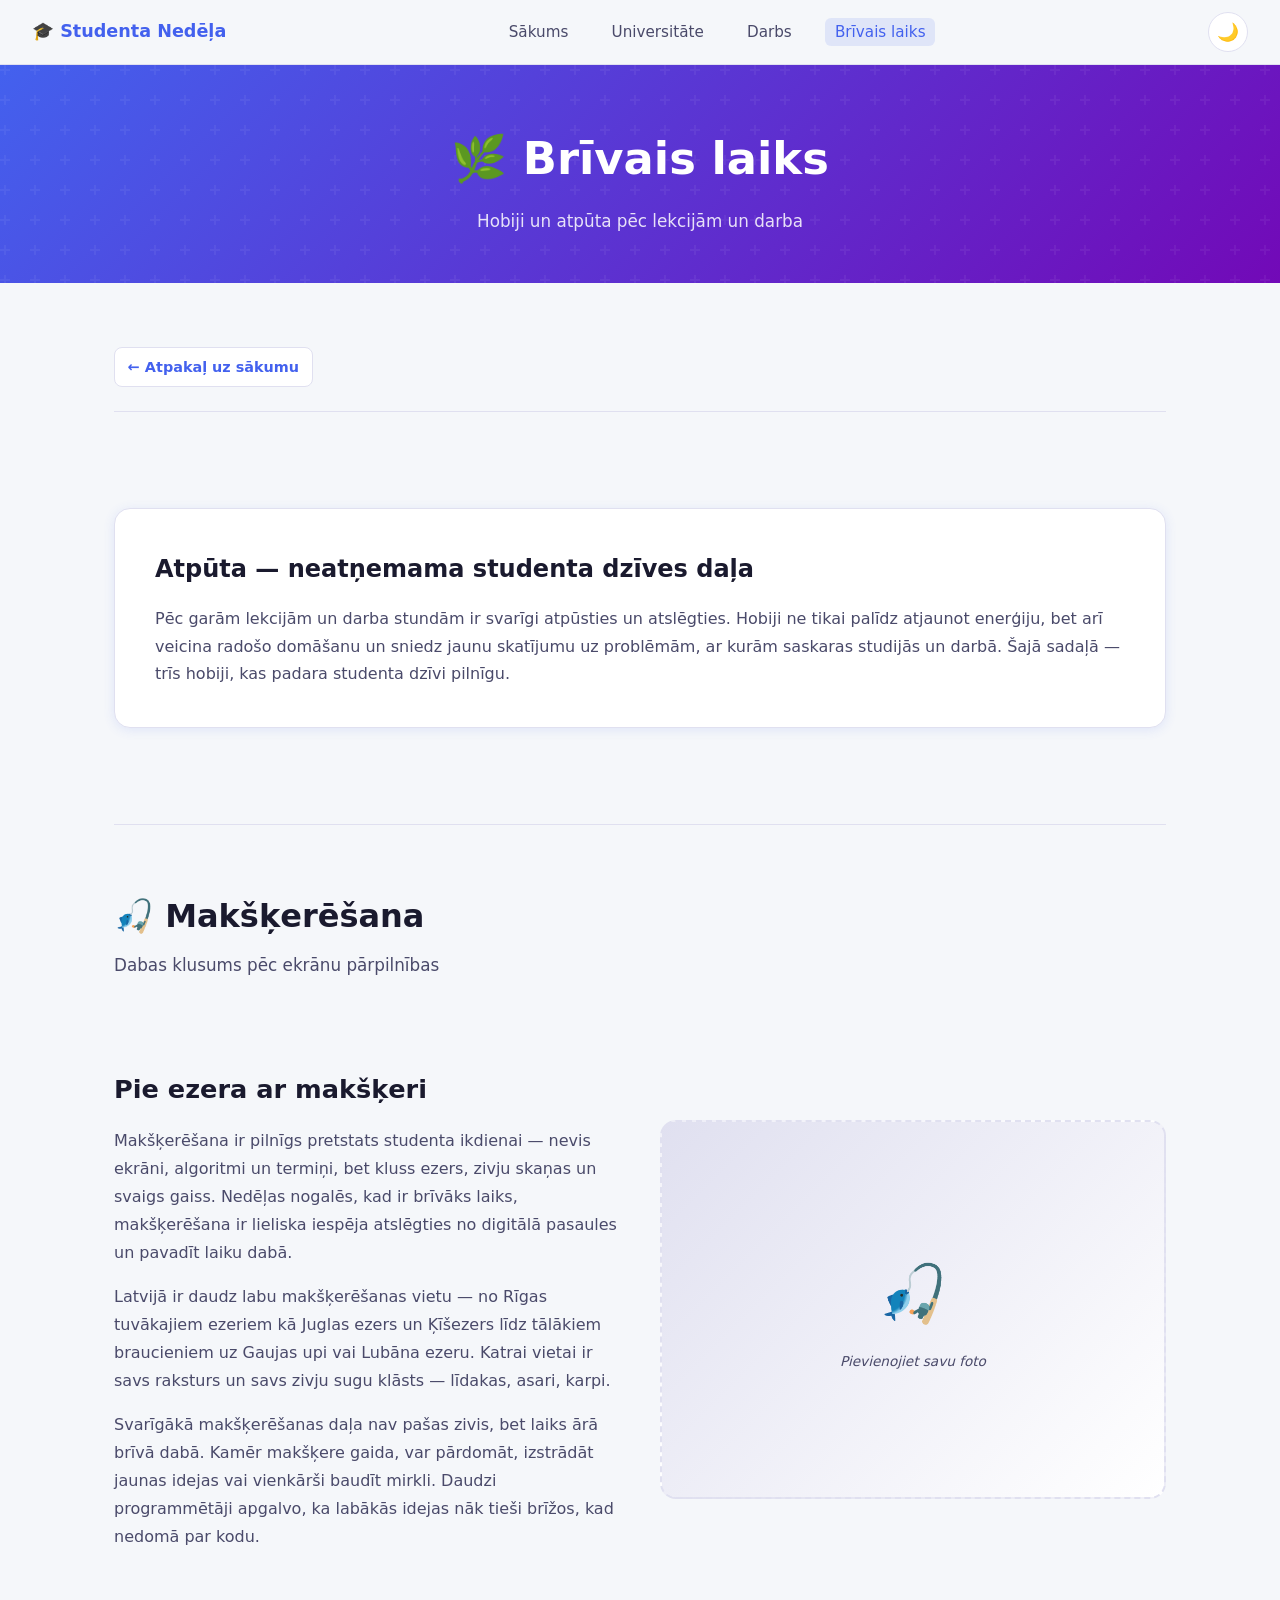
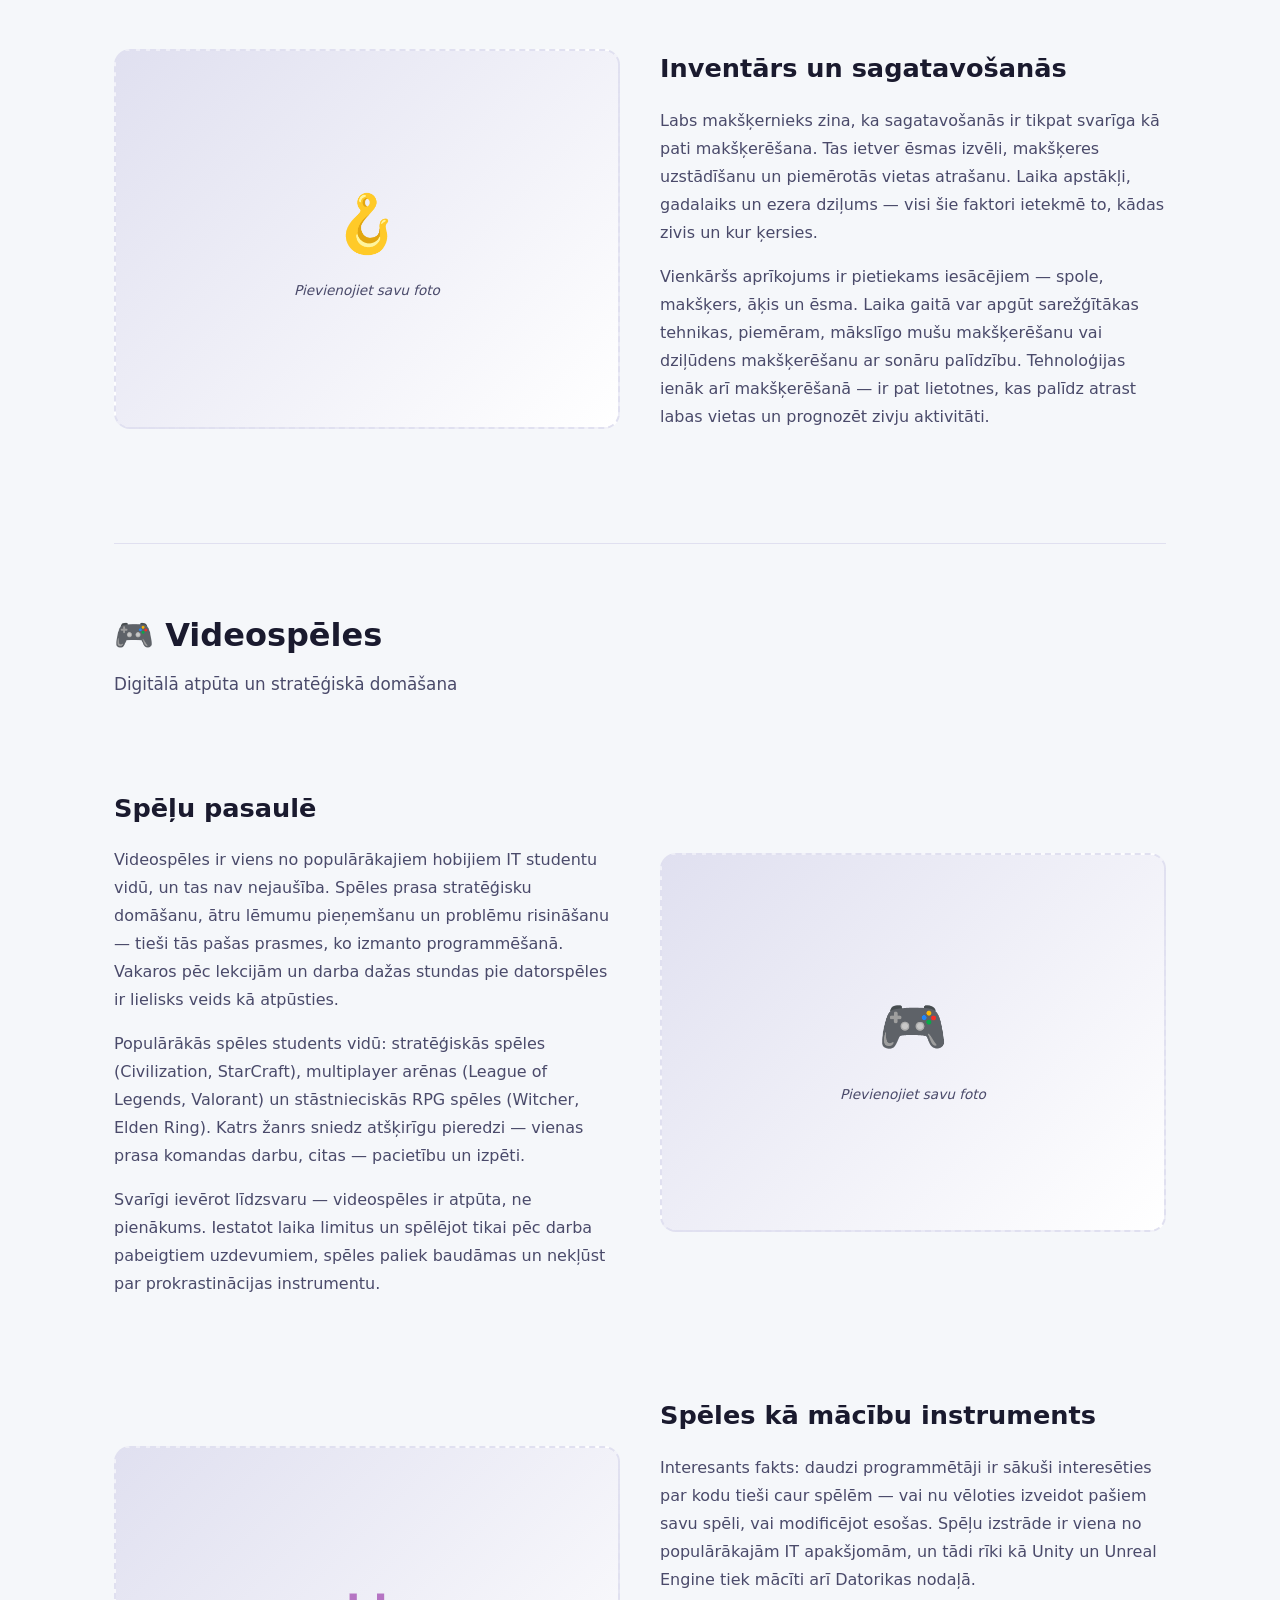
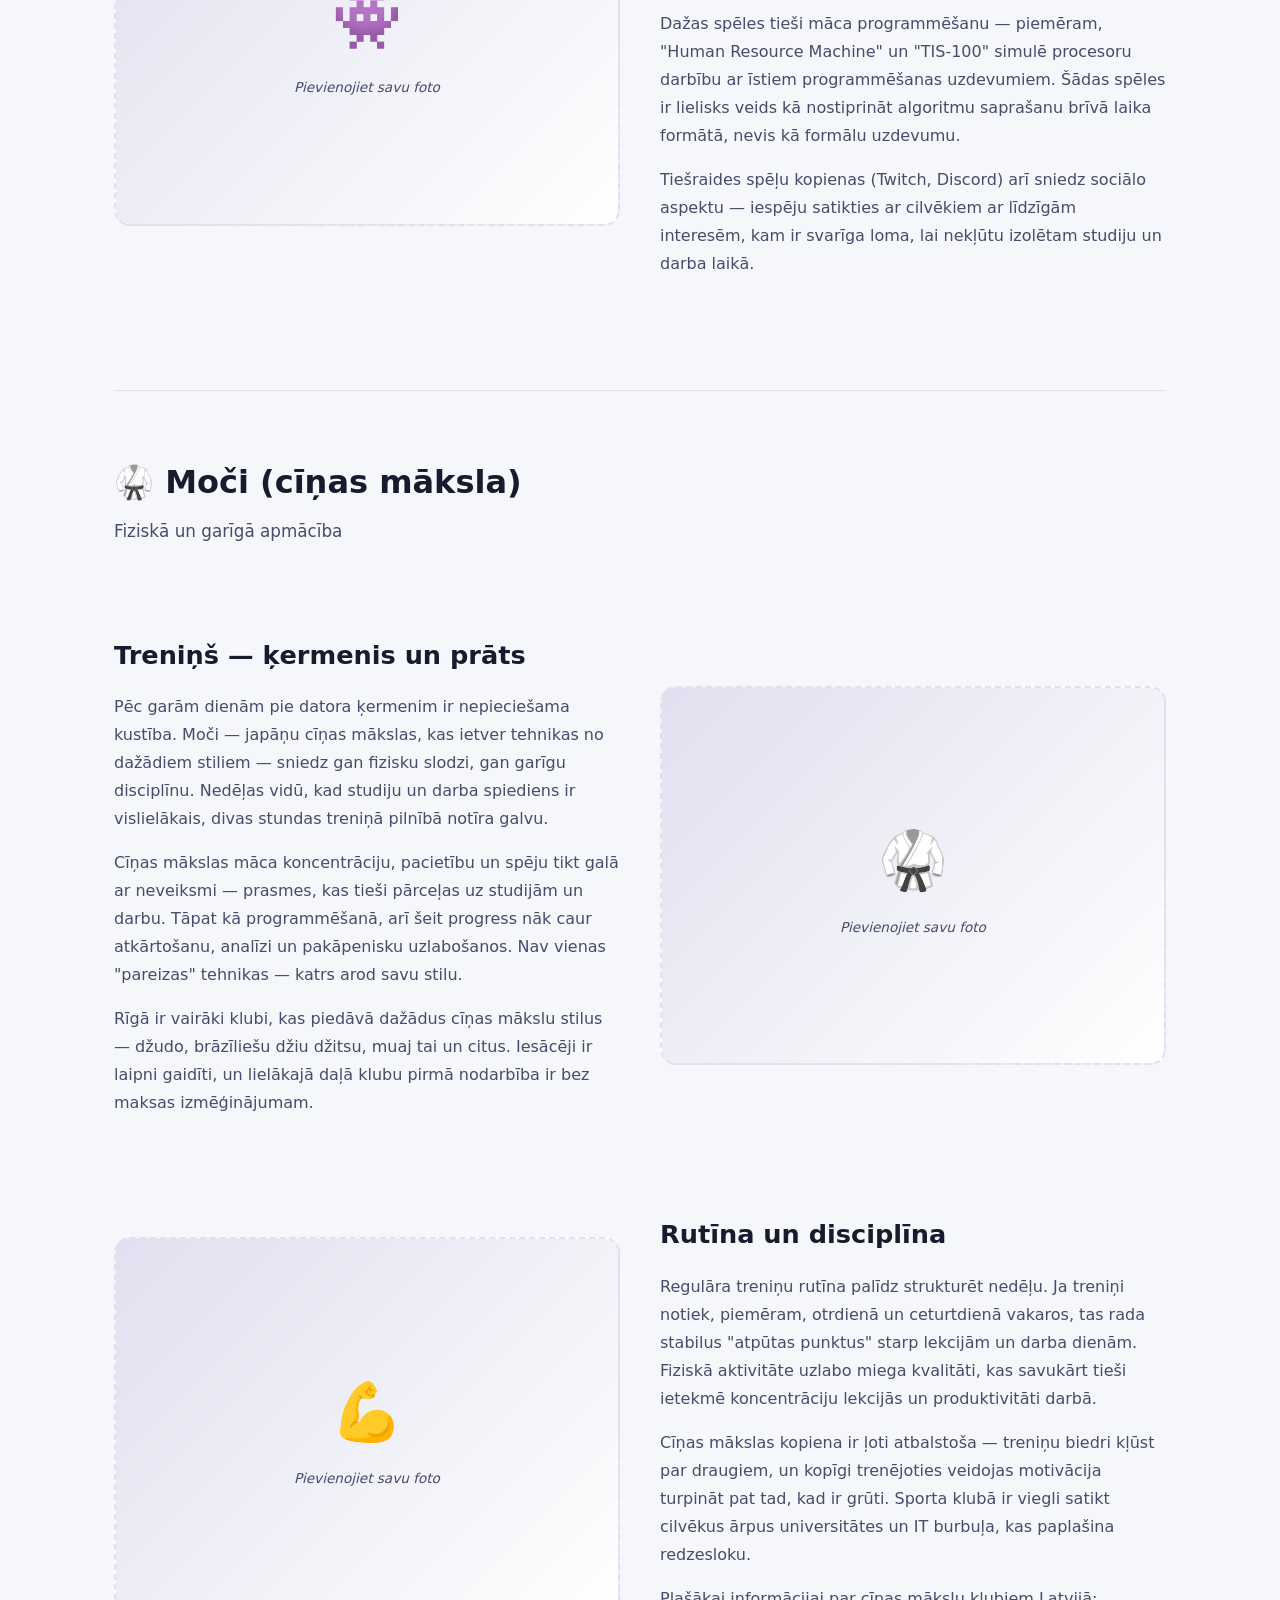
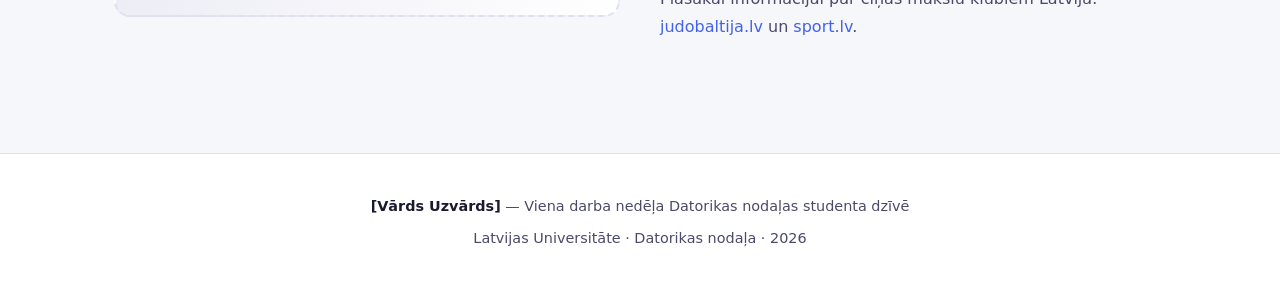
==== brivaislaikss.html @ 3f1e3762 "first_commit" ====
<!DOCTYPE html>
<html lang="lv" data-theme="light">
<head>
  <meta charset="UTF-8" />
  <meta name="viewport" content="width=device-width, initial-scale=1.0" />
  <title>Brīvais laiks – Datorikas studenta nedēļa</title>
  <link rel="stylesheet" href="css/style.css" />
</head>
<body>

  <!-- NAVBAR -->
  <nav class="navbar">
    <a class="nav-logo" href="index.html">🎓 Studenta Nedēļa</a>
    <ul class="nav-links">
      <li><a href="index.html">Sākums</a></li>
      <li><a href="universitate.html">Universitāte</a></li>
      <li><a href="darbs.html">Darbs</a></li>
      <li><a href="brivaislaikss.html" class="active">Brīvais laiks</a></li>
    </ul>
    <button class="theme-toggle" id="theme-toggle" title="Mainīt krāsu režīmu">🌙</button>
  </nav>

  <!-- PAGE HEADER -->
  <div class="page-header">
    <h1>🌿 Brīvais laiks</h1>
    <p>Hobiji un atpūta pēc lekcijām un darba</p>
  </div>

  <main class="container">

    <!-- BACK -->
    <section style="padding-bottom: 0; border: none;">
      <a class="back-link" href="index.html">← Atpakaļ uz sākumu</a>
    </section>

    <!-- INTRO -->
    <section>
      <div class="intro-block">
        <h2>Atpūta — neatņemama studenta dzīves daļa</h2>
        <p>
          Pēc garām lekcijām un darba stundām ir svarīgi atpūsties un atslēgties. Hobiji ne tikai palīdz atjaunot enerģiju, bet arī veicina radošo domāšanu un sniedz jaunu skatījumu uz problēmām, ar kurām saskaras studijās un darbā. Šajā sadaļā — trīs hobiji, kas padara studenta dzīvi pilnīgu.
        </p>
      </div>
    </section>

    <!-- MAKŠĶERĒŠANA -->
    <section>
      <h2 class="section-title">🎣 Makšķerēšana</h2>
      <p class="section-subtitle">Dabas klusums pēc ekrānu pārpilnības</p>

      <div class="content-section">
        <div class="content-text">
          <h2>Pie ezera ar makšķeri</h2>
          <p>
            Makšķerēšana ir pilnīgs pretstats studenta ikdienai — nevis ekrāni, algoritmi un termiņi, bet kluss ezers, zivju skaņas un svaigs gaiss. Nedēļas nogalēs, kad ir brīvāks laiks, makšķerēšana ir lieliska iespēja atslēgties no digitālā pasaules un pavadīt laiku dabā.
          </p>
          <p>
            Latvijā ir daudz labu makšķerēšanas vietu — no Rīgas tuvākajiem ezeriem kā Juglas ezers un Ķīšezers līdz tālākiem braucieniem uz Gaujas upi vai Lubāna ezeru. Katrai vietai ir savs raksturs un savs zivju sugu klāsts — līdakas, asari, karpi.
          </p>
          <p>
            Svarīgākā makšķerēšanas daļa nav pašas zivis, bet laiks ārā brīvā dabā. Kamēr makšķere gaida, var pārdomāt, izstrādāt jaunas idejas vai vienkārši baudīt mirkli. Daudzi programmētāji apgalvo, ka labākās idejas nāk tieši brīžos, kad nedomā par kodu.
          </p>
        </div>
        <div class="content-img">
          <!-- Nomainiet ar: <img src="images/makskerešana.jpg" alt="Makšķerēšana" /> -->
          <span>🎣</span>
          <span class="img-label">Pievienojiet savu foto</span>
        </div>
      </div>

      <div class="content-section reverse">
        <div class="content-text">
          <h2>Inventārs un sagatavošanās</h2>
          <p>
            Labs makšķernieks zina, ka sagatavošanās ir tikpat svarīga kā pati makšķerēšana. Tas ietver ēsmas izvēli, makšķeres uzstādīšanu un piemērotās vietas atrašanu. Laika apstākļi, gadalaiks un ezera dziļums — visi šie faktori ietekmē to, kādas zivis un kur ķersies.
          </p>
          <p>
            Vienkāršs aprīkojums ir pietiekams iesācējiem — spole, makšķers, āķis un ēsma. Laika gaitā var apgūt sarežģītākas tehnikas, piemēram, mākslīgo mušu makšķerēšanu vai dziļūdens makšķerēšanu ar sonāru palīdzību. Tehnoloģijas ienāk arī makšķerēšanā — ir pat lietotnes, kas palīdz atrast labas vietas un prognozēt zivju aktivitāti.
          </p>
        </div>
        <div class="content-img">
          <!-- Nomainiet ar: <img src="images/inventars.jpg" alt="Makšķerēšanas inventārs" /> -->
          <span>🪝</span>
          <span class="img-label">Pievienojiet savu foto</span>
        </div>
      </div>
    </section>

    <!-- VIDEOSPĒLES -->
    <section>
      <h2 class="section-title">🎮 Videospēles</h2>
      <p class="section-subtitle">Digitālā atpūta un stratēģiskā domāšana</p>

      <div class="content-section">
        <div class="content-text">
          <h2>Spēļu pasaulē</h2>
          <p>
            Videospēles ir viens no populārākajiem hobijiem IT studentu vidū, un tas nav nejaušība. Spēles prasa stratēģisku domāšanu, ātru lēmumu pieņemšanu un problēmu risināšanu — tieši tās pašas prasmes, ko izmanto programmēšanā. Vakaros pēc lekcijām un darba dažas stundas pie datorspēles ir lielisks veids kā atpūsties.
          </p>
          <p>
            Populārākās spēles students vidū: stratēģiskās spēles (Civilization, StarCraft), multiplayer arēnas (League of Legends, Valorant) un stāstnieciskās RPG spēles (Witcher, Elden Ring). Katrs žanrs sniedz atšķirīgu pieredzi — vienas prasa komandas darbu, citas — pacietību un izpēti.
          </p>
          <p>
            Svarīgi ievērot līdzsvaru — videospēles ir atpūta, ne pienākums. Iestatot laika limitus un spēlējot tikai pēc darba pabeigtiem uzdevumiem, spēles paliek baudāmas un nekļūst par prokrastinācijas instrumentu.
          </p>
        </div>
        <div class="content-img">
          <!-- Nomainiet ar: <img src="images/speles.jpg" alt="Videospēles" /> -->
          <span>🎮</span>
          <span class="img-label">Pievienojiet savu foto</span>
        </div>
      </div>

      <div class="content-section reverse">
        <div class="content-text">
          <h2>Spēles kā mācību instruments</h2>
          <p>
            Interesants fakts: daudzi programmētāji ir sākuši interesēties par kodu tieši caur spēlēm — vai nu vēloties izveidot pašiem savu spēli, vai modificējot esošas. Spēļu izstrāde ir viena no populārākajām IT apakšjomām, un tādi rīki kā Unity un Unreal Engine tiek mācīti arī Datorikas nodaļā.
          </p>
          <p>
            Dažas spēles tieši māca programmēšanu — piemēram, "Human Resource Machine" un "TIS-100" simulē procesoru darbību ar īstiem programmēšanas uzdevumiem. Šādas spēles ir lielisks veids kā nostiprināt algoritmu saprašanu brīvā laika formātā, nevis kā formālu uzdevumu.
          </p>
          <p>
            Tiešraides spēļu kopienas (Twitch, Discord) arī sniedz sociālo aspektu — iespēju satikties ar cilvēkiem ar līdzīgām interesēm, kam ir svarīga loma, lai nekļūtu izolētam studiju un darba laikā.
          </p>
        </div>
        <div class="content-img">
          <!-- Nomainiet ar: <img src="images/gamedev.jpg" alt="Spēļu izstrāde" /> -->
          <span>👾</span>
          <span class="img-label">Pievienojiet savu foto</span>
        </div>
      </div>
    </section>

    <!-- MOČI -->
    <section>
      <h2 class="section-title">🥋 Moči (cīņas māksla)</h2>
      <p class="section-subtitle">Fiziskā un garīgā apmācība</p>

      <div class="content-section">
        <div class="content-text">
          <h2>Treniņš — ķermenis un prāts</h2>
          <p>
            Pēc garām dienām pie datora ķermenim ir nepieciešama kustība. Moči — japāņu cīņas mākslas, kas ietver tehnikas no dažādiem stiliem — sniedz gan fizisku slodzi, gan garīgu disciplīnu. Nedēļas vidū, kad studiju un darba spiediens ir vislielākais, divas stundas treniņā pilnībā notīra galvu.
          </p>
          <p>
            Cīņas mākslas māca koncentrāciju, pacietību un spēju tikt galā ar neveiksmi — prasmes, kas tieši pārceļas uz studijām un darbu. Tāpat kā programmēšanā, arī šeit progress nāk caur atkārtošanu, analīzi un pakāpenisku uzlabošanos. Nav vienas "pareizas" tehnikas — katrs arod savu stilu.
          </p>
          <p>
            Rīgā ir vairāki klubi, kas piedāvā dažādus cīņas mākslu stilus — džudo, brāzīliešu džiu džitsu, muaj tai un citus. Iesācēji ir laipni gaidīti, un lielākajā daļā klubu pirmā nodarbība ir bez maksas izmēģinājumam.
          </p>
        </div>
        <div class="content-img">
          <!-- Nomainiet ar: <img src="images/moci.jpg" alt="Moči treniņš" /> -->
          <span>🥋</span>
          <span class="img-label">Pievienojiet savu foto</span>
        </div>
      </div>

      <div class="content-section reverse">
        <div class="content-text">
          <h2>Rutīna un disciplīna</h2>
          <p>
            Regulāra treniņu rutīna palīdz strukturēt nedēļu. Ja treniņi notiek, piemēram, otrdienā un ceturtdienā vakaros, tas rada stabilus "atpūtas punktus" starp lekcijām un darba dienām. Fiziskā aktivitāte uzlabo miega kvalitāti, kas savukārt tieši ietekmē koncentrāciju lekcijās un produktivitāti darbā.
          </p>
          <p>
            Cīņas mākslas kopiena ir ļoti atbalstoša — treniņu biedri kļūst par draugiem, un kopīgi trenējoties veidojas motivācija turpināt pat tad, kad ir grūti. Sporta klubā ir viegli satikt cilvēkus ārpus universitātes un IT burbuļa, kas paplašina redzesloku.
          </p>
          <p>
            Plašākai informācijai par cīņas mākslu klubiem Latvijā: <a href="https://www.judobaltija.lv" target="_blank" rel="noopener">judobaltija.lv</a> un <a href="https://www.sport.lv" target="_blank" rel="noopener">sport.lv</a>.
          </p>
        </div>
        <div class="content-img">
          <!-- Nomainiet ar: <img src="images/trening.jpg" alt="Treniņu rutīna" /> -->
          <span>💪</span>
          <span class="img-label">Pievienojiet savu foto</span>
        </div>
      </div>
    </section>

  </main>

  <footer>
    <p><strong>[Vārds Uzvārds]</strong> — Viena darba nedēļa Datorikas nodaļas studenta dzīvē</p>
    <p style="margin-top:0.5rem;">Latvijas Universitāte · Datorikas nodaļa · <span id="year"></span></p>
  </footer>

  <script src="js/main.js"></script>
  <script>document.getElementById('year').textContent = new Date().getFullYear();</script>
</body>
</html>
---- css/style.css ----
/* ===== CSS VARIABLES ===== */
:root {
  --bg: #f5f7fa;
  --bg-secondary: #ffffff;
  --bg-card: #ffffff;
  --text: #1a1a2e;
  --text-secondary: #4a4a6a;
  --accent: #4361ee;
  --accent-hover: #3a0ca3;
  --border: #e0e0f0;
  --shadow: rgba(67, 97, 238, 0.12);
  --tag-remote: #e9c46a;
  --tag-remote-text: #6b4c00;
  --nav-bg: rgba(245, 247, 250, 0.92);
  --hero-overlay: rgba(245, 247, 250, 0.55);
}

[data-theme="dark"] {
  --bg: #0d1117;
  --bg-secondary: #161b22;
  --bg-card: #1c2333;
  --text: #e6edf3;
  --text-secondary: #8b949e;
  --accent: #58a6ff;
  --accent-hover: #79c0ff;
  --border: #30363d;
  --shadow: rgba(88, 166, 255, 0.12);
  --tag-remote: #d29922;
  --tag-remote-text: #fff3cd;
  --nav-bg: rgba(13, 17, 23, 0.92);
  --hero-overlay: rgba(13, 17, 23, 0.6);
}

/* ===== RESET & BASE ===== */
*, *::before, *::after { box-sizing: border-box; margin: 0; padding: 0; }

html { scroll-behavior: smooth; font-size: 16px; }

body {
  font-family: 'Segoe UI', system-ui, -apple-system, sans-serif;
  background: var(--bg);
  color: var(--text);
  line-height: 1.7;
  transition: background 0.3s, color 0.3s;
  min-height: 100vh;
}

img {
  max-width: 100%;
  height: auto;
  display: block;
  border-radius: 12px;
}

a { color: var(--accent); text-decoration: none; }
a:hover { text-decoration: underline; }

/* ===== NAVBAR ===== */
.navbar {
  position: sticky;
  top: 0;
  z-index: 100;
  background: var(--nav-bg);
  backdrop-filter: blur(12px);
  border-bottom: 1px solid var(--border);
  padding: 0.75rem 2rem;
  display: flex;
  align-items: center;
  justify-content: space-between;
  gap: 1rem;
}

.nav-logo {
  font-size: 1.1rem;
  font-weight: 700;
  color: var(--accent);
  text-decoration: none;
}
.nav-logo:hover { text-decoration: none; }

.nav-links {
  display: flex;
  gap: 1.5rem;
  list-style: none;
  align-items: center;
}

.nav-links a {
  color: var(--text-secondary);
  font-size: 0.95rem;
  font-weight: 500;
  padding: 0.3rem 0.6rem;
  border-radius: 6px;
  transition: color 0.2s, background 0.2s;
}
.nav-links a:hover, .nav-links a.active {
  color: var(--accent);
  background: var(--shadow);
  text-decoration: none;
}

.theme-toggle {
  background: var(--bg-card);
  border: 1px solid var(--border);
  border-radius: 50%;
  width: 40px;
  height: 40px;
  cursor: pointer;
  font-size: 1.1rem;
  display: flex;
  align-items: center;
  justify-content: center;
  transition: background 0.2s, border-color 0.2s;
  flex-shrink: 0;
}
.theme-toggle:hover { border-color: var(--accent); }

/* ===== HERO ===== */
.hero {
  position: relative;
  min-height: 480px;
  display: flex;
  align-items: center;
  justify-content: center;
  overflow: hidden;
  background: linear-gradient(135deg, var(--accent) 0%, #7209b7 100%);
}

.hero-bg {
  position: absolute;
  inset: 0;
  width: 100%;
  height: 100%;
  object-fit: cover;
  border-radius: 0;
  opacity: 0.35;
}

.hero-overlay {
  position: absolute;
  inset: 0;
  background: var(--hero-overlay);
}

.hero-content {
  position: relative;
  z-index: 2;
  text-align: center;
  padding: 3rem 2rem;
  max-width: 800px;
}

.hero-content h1 {
  font-size: clamp(2rem, 5vw, 3.2rem);
  font-weight: 800;
  color: #fff;
  margin-bottom: 1rem;
  line-height: 1.2;
  text-shadow: 0 2px 20px rgba(0,0,0,0.4);
}

.hero-content p {
  font-size: 1.15rem;
  color: rgba(255,255,255,0.9);
  max-width: 560px;
  margin: 0 auto;
  text-shadow: 0 1px 8px rgba(0,0,0,0.3);
}

/* ===== MAIN CONTAINER ===== */
.container {
  max-width: 1100px;
  margin: 0 auto;
  padding: 0 1.5rem;
}

/* ===== SECTION ===== */
section { padding: 4rem 0; }
section + section { border-top: 1px solid var(--border); }

.section-title {
  font-size: clamp(1.5rem, 3vw, 2rem);
  font-weight: 700;
  margin-bottom: 0.5rem;
  color: var(--text);
}

.section-subtitle {
  color: var(--text-secondary);
  margin-bottom: 2.5rem;
  font-size: 1.05rem;
}

/* ===== BANNER GRID (index) ===== */
.banner-grid {
  display: grid;
  grid-template-columns: repeat(3, 1fr);
  gap: 1.5rem;
  margin: 3rem 0;
}

.banner-card {
  background: var(--bg-card);
  border: 1px solid var(--border);
  border-radius: 16px;
  overflow: hidden;
  text-decoration: none;
  color: inherit;
  transition: transform 0.25s, box-shadow 0.25s, border-color 0.25s;
  display: flex;
  flex-direction: column;
  box-shadow: 0 2px 12px var(--shadow);
}
.banner-card:hover {
  transform: translateY(-6px);
  box-shadow: 0 12px 32px var(--shadow);
  border-color: var(--accent);
  text-decoration: none;
}

.banner-img-wrap {
  width: 100%;
  height: 200px;
  overflow: hidden;
  background: linear-gradient(135deg, var(--accent) 0%, #7209b7 100%);
  display: flex;
  align-items: center;
  justify-content: center;
  font-size: 4rem;
}

.banner-img-wrap img {
  width: 100%;
  height: 100%;
  object-fit: cover;
  border-radius: 0;
}

.banner-body {
  padding: 1.5rem;
  flex: 1;
  display: flex;
  flex-direction: column;
  gap: 0.5rem;
}

.banner-title {
  font-size: 1.25rem;
  font-weight: 700;
  color: var(--accent);
}

.banner-desc {
  font-size: 0.92rem;
  color: var(--text-secondary);
  line-height: 1.6;
}

.banner-btn {
  margin-top: auto;
  display: inline-block;
  background: var(--accent);
  color: #fff;
  padding: 0.55rem 1.2rem;
  border-radius: 8px;
  font-weight: 600;
  font-size: 0.9rem;
  align-self: flex-start;
  transition: background 0.2s;
}
.banner-card:hover .banner-btn { background: var(--accent-hover); }

/* ===== INTRO TEXT BLOCK ===== */
.intro-block {
  background: var(--bg-card);
  border: 1px solid var(--border);
  border-radius: 16px;
  padding: 2.5rem;
  margin: 2rem 0;
  box-shadow: 0 2px 12px var(--shadow);
}

.intro-block h2 { margin-bottom: 1rem; }
.intro-block p { margin-bottom: 1rem; color: var(--text-secondary); }
.intro-block p:last-child { margin-bottom: 0; }

/* ===== PAGE HEADER ===== */
.page-header {
  background: linear-gradient(135deg, var(--accent) 0%, #7209b7 100%);
  padding: 3.5rem 2rem 3rem;
  text-align: center;
  position: relative;
  overflow: hidden;
}

.page-header::before {
  content: '';
  position: absolute;
  inset: 0;
  background: url("data:image/svg+xml,%3Csvg width='60' height='60' viewBox='0 0 60 60' xmlns='http://www.w3.org/2000/svg'%3E%3Cg fill='none' fill-rule='evenodd'%3E%3Cg fill='%23ffffff' fill-opacity='0.05'%3E%3Cpath d='M36 34v-4h-2v4h-4v2h4v4h2v-4h4v-2h-4zm0-30V0h-2v4h-4v2h4v4h2V6h4V4h-4zM6 34v-4H4v4H0v2h4v4h2v-4h4v-2H6zM6 4V0H4v4H0v2h4v4h2V6h4V4H6z'/%3E%3C/g%3E%3C/g%3E%3C/svg%3E");
}

.page-header h1 {
  font-size: clamp(1.8rem, 4vw, 2.8rem);
  font-weight: 800;
  color: #fff;
  margin-bottom: 0.6rem;
  position: relative;
}

.page-header p {
  color: rgba(255,255,255,0.85);
  font-size: 1.05rem;
  position: relative;
}

/* ===== SCHEDULE ===== */
.schedule-grid {
  display: grid;
  grid-template-columns: repeat(auto-fit, minmax(260px, 1fr));
  gap: 1.5rem;
  margin-top: 2rem;
}

.day-card {
  background: var(--bg-card);
  border: 1px solid var(--border);
  border-radius: 16px;
  overflow: hidden;
  box-shadow: 0 2px 12px var(--shadow);
}

.day-header {
  background: var(--accent);
  color: #fff;
  padding: 0.9rem 1.25rem;
  font-weight: 700;
  font-size: 1.05rem;
  display: flex;
  align-items: center;
  gap: 0.5rem;
}

.lecture-list { padding: 0.75rem 1.25rem 1.25rem; display: flex; flex-direction: column; gap: 0.75rem; }

.lecture {
  background: var(--bg);
  border: 1px solid var(--border);
  border-radius: 10px;
  padding: 0.8rem 1rem;
  position: relative;
}

.lecture-time {
  font-size: 0.82rem;
  font-weight: 700;
  color: var(--accent);
  letter-spacing: 0.03em;
}

.lecture-name {
  font-size: 0.97rem;
  font-weight: 600;
  color: var(--text);
  margin-top: 0.2rem;
  font-style: italic;
  color: var(--text-secondary);
}

.tag-remote {
  display: inline-block;
  margin-top: 0.4rem;
  background: var(--tag-remote);
  color: var(--tag-remote-text);
  font-size: 0.72rem;
  font-weight: 700;
  padding: 0.18rem 0.55rem;
  border-radius: 20px;
  text-transform: uppercase;
  letter-spacing: 0.04em;
}

/* ===== CONTENT SECTIONS (subpages) ===== */
.content-section {
  display: grid;
  grid-template-columns: 1fr 1fr;
  gap: 2.5rem;
  align-items: center;
  padding: 3rem 0;
}

.content-section.reverse { direction: rtl; }
.content-section.reverse > * { direction: ltr; }

.content-text h2 {
  font-size: 1.6rem;
  font-weight: 700;
  margin-bottom: 1rem;
  color: var(--text);
}

.content-text p {
  color: var(--text-secondary);
  margin-bottom: 1rem;
  line-height: 1.75;
}
.content-text p:last-child { margin-bottom: 0; }

.content-img {
  width: 100%;
  aspect-ratio: 4/3;
  background: linear-gradient(135deg, var(--border) 0%, var(--bg-secondary) 100%);
  border-radius: 16px;
  border: 2px dashed var(--border);
  display: flex;
  flex-direction: column;
  align-items: center;
  justify-content: center;
  font-size: 3.5rem;
  gap: 0.5rem;
  overflow: hidden;
}

.content-img span.img-label {
  font-size: 0.85rem;
  color: var(--text-secondary);
  font-style: italic;
}

.content-img img {
  width: 100%;
  height: 100%;
  object-fit: cover;
  border-radius: 14px;
}

/* ===== CARD GRID (free time) ===== */
.card-grid {
  display: grid;
  grid-template-columns: repeat(auto-fit, minmax(300px, 1fr));
  gap: 1.5rem;
  margin-top: 2rem;
}

.info-card {
  background: var(--bg-card);
  border: 1px solid var(--border);
  border-radius: 16px;
  overflow: hidden;
  box-shadow: 0 2px 12px var(--shadow);
  transition: transform 0.2s, box-shadow 0.2s;
}
.info-card:hover {
  transform: translateY(-4px);
  box-shadow: 0 8px 24px var(--shadow);
}

.info-card-img {
  width: 100%;
  height: 200px;
  background: linear-gradient(135deg, var(--accent) 0%, #7209b7 100%);
  display: flex;
  align-items: center;
  justify-content: center;
  font-size: 4rem;
  overflow: hidden;
}

.info-card-img img {
  width: 100%;
  height: 100%;
  object-fit: cover;
  border-radius: 0;
}

.info-card-body { padding: 1.5rem; }
.info-card-body h3 { font-size: 1.15rem; font-weight: 700; margin-bottom: 0.75rem; }
.info-card-body p { font-size: 0.93rem; color: var(--text-secondary); line-height: 1.7; }

/* ===== AUTHOR BAR ===== */
.author-bar {
  background: var(--bg-card);
  border-top: 1px solid var(--border);
  padding: 1.2rem 2rem;
  text-align: center;
  font-size: 0.9rem;
  color: var(--text-secondary);
}
.author-bar strong { color: var(--text); }

/* ===== FOOTER ===== */
footer {
  background: var(--bg-secondary);
  border-top: 1px solid var(--border);
  padding: 2.5rem 2rem;
  text-align: center;
  color: var(--text-secondary);
  font-size: 0.9rem;
}
footer strong { color: var(--text); }

/* ===== BACK LINK ===== */
.back-link {
  display: inline-flex;
  align-items: center;
  gap: 0.4rem;
  color: var(--accent);
  font-weight: 600;
  font-size: 0.9rem;
  margin-bottom: 1.5rem;
  padding: 0.4rem 0.8rem;
  border-radius: 8px;
  border: 1px solid var(--border);
  background: var(--bg-card);
  transition: border-color 0.2s, background 0.2s;
}
.back-link:hover { border-color: var(--accent); background: var(--shadow); text-decoration: none; }

/* ===== HIGHLIGHT BOX ===== */
.highlight-box {
  background: linear-gradient(135deg, rgba(67,97,238,0.1) 0%, rgba(114,9,183,0.1) 100%);
  border: 1px solid var(--accent);
  border-radius: 12px;
  padding: 1.25rem 1.5rem;
  margin: 1.5rem 0;
}
.highlight-box p { color: var(--text); margin: 0; }

/* ===== RESPONSIVE ===== */
@media (max-width: 900px) {
  .banner-grid { grid-template-columns: 1fr; max-width: 420px; margin: 3rem auto; }
  .content-section { grid-template-columns: 1fr; gap: 1.5rem; }
  .content-section.reverse { direction: ltr; }
}

@media (max-width: 640px) {
  .navbar { padding: 0.6rem 1rem; }
  .nav-links { gap: 0.75rem; }
  .nav-links a { font-size: 0.85rem; padding: 0.25rem 0.4rem; }
  .hero-content h1 { font-size: 1.8rem; }
  .schedule-grid { grid-template-columns: 1fr; }
  .card-grid { grid-template-columns: 1fr; }
  section { padding: 2.5rem 0; }
  .page-header { padding: 2.5rem 1.5rem 2rem; }
}
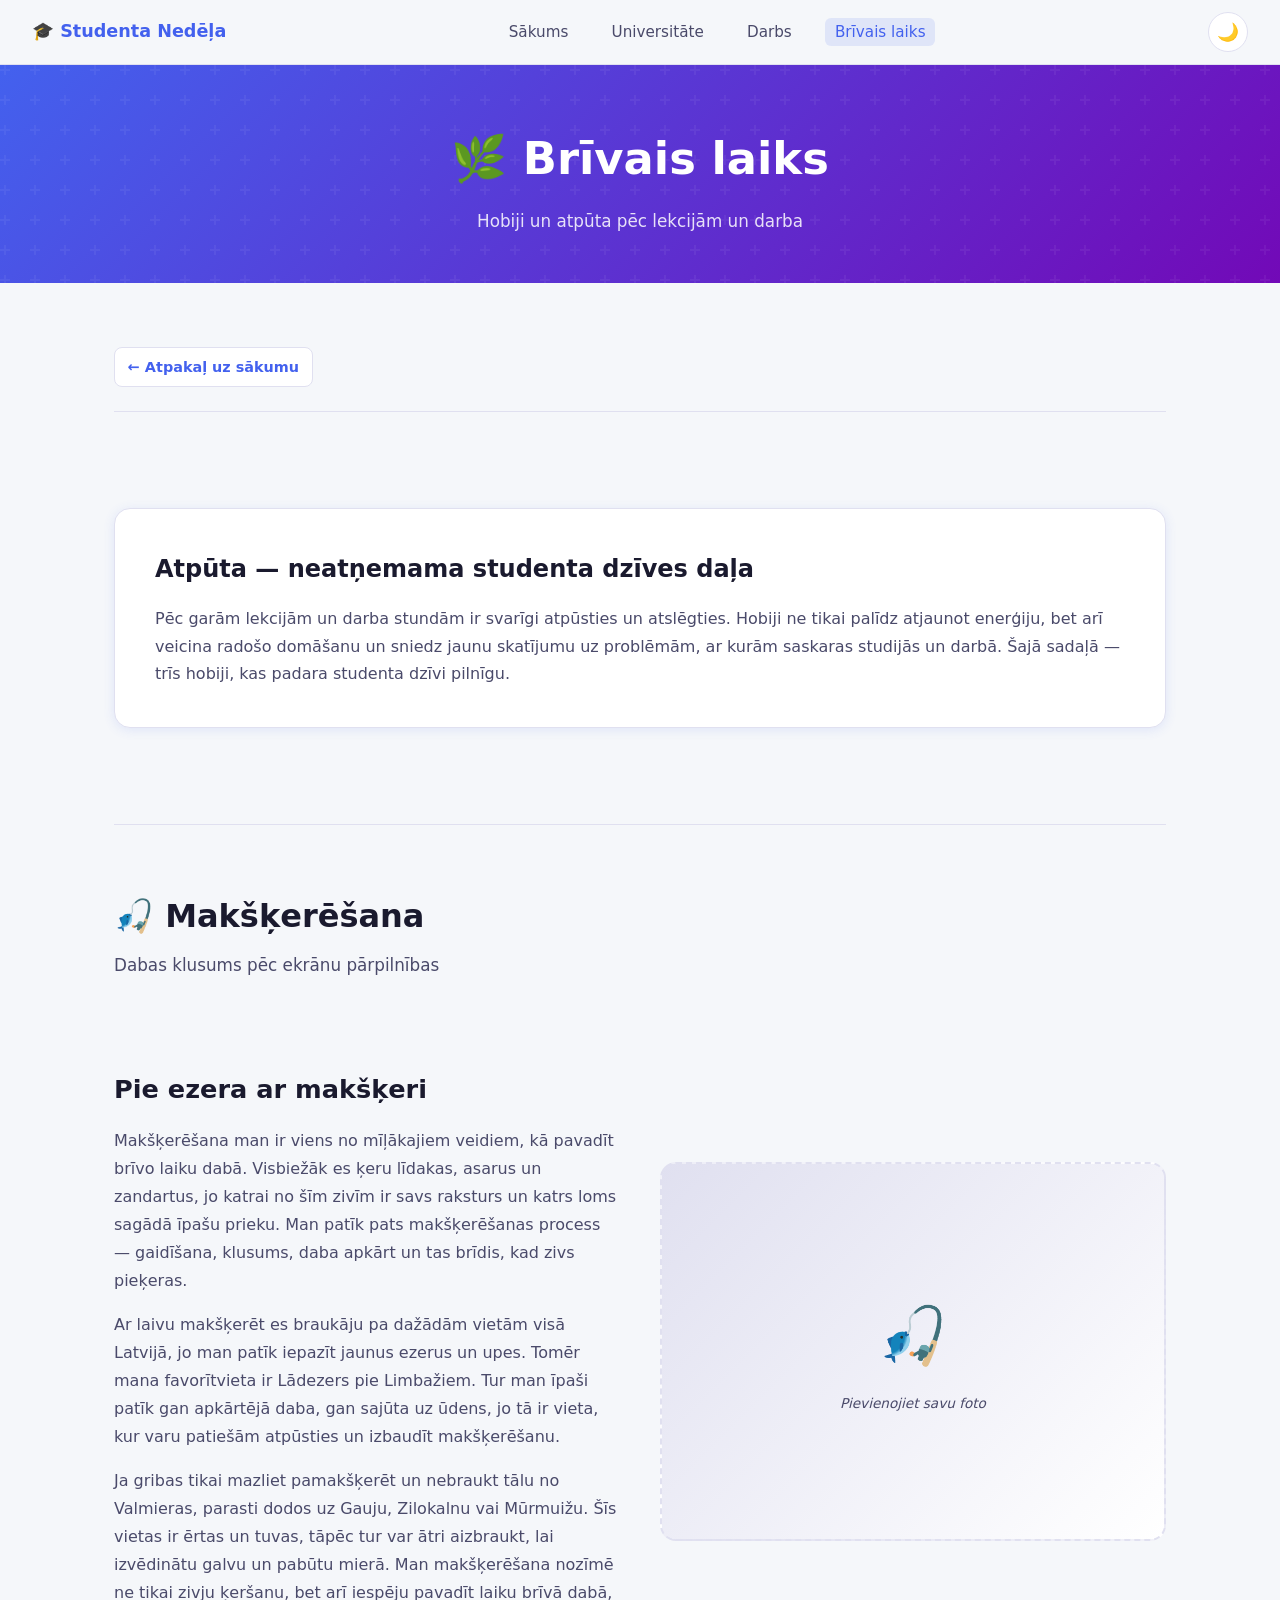
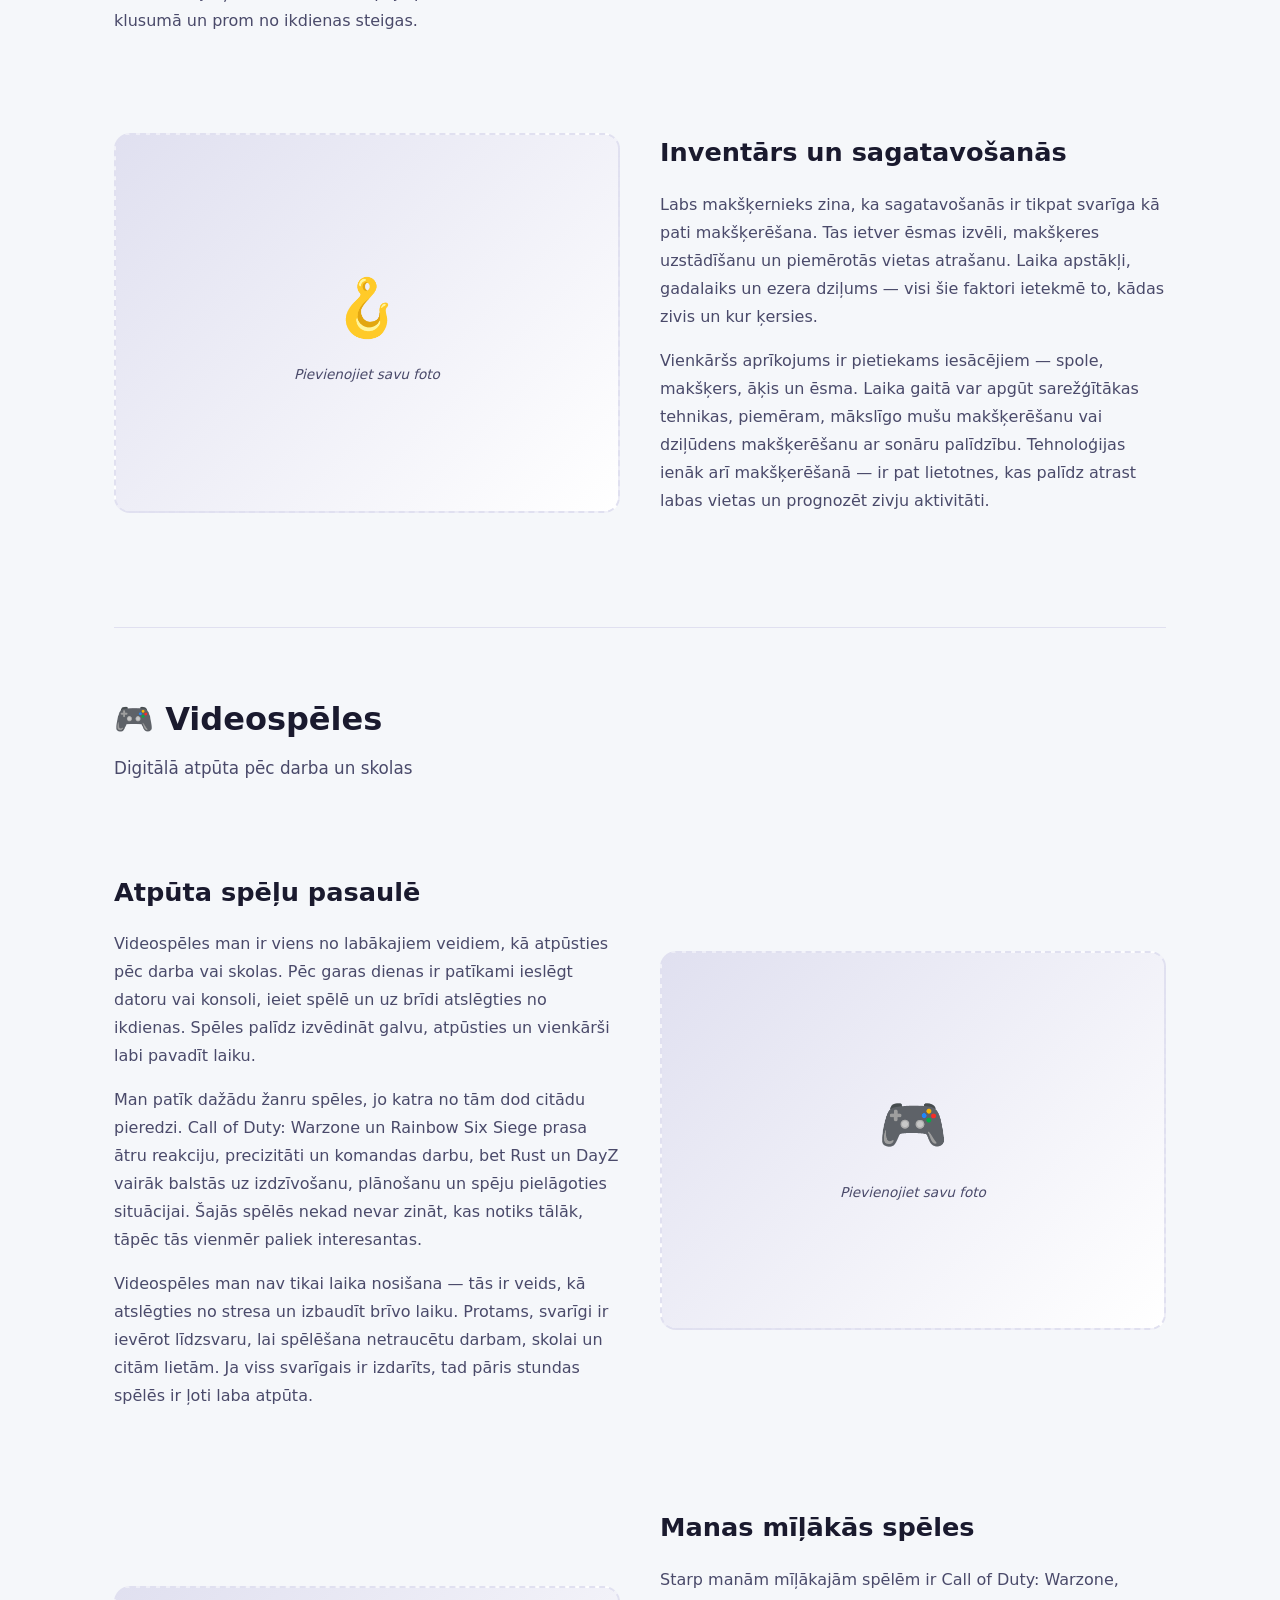
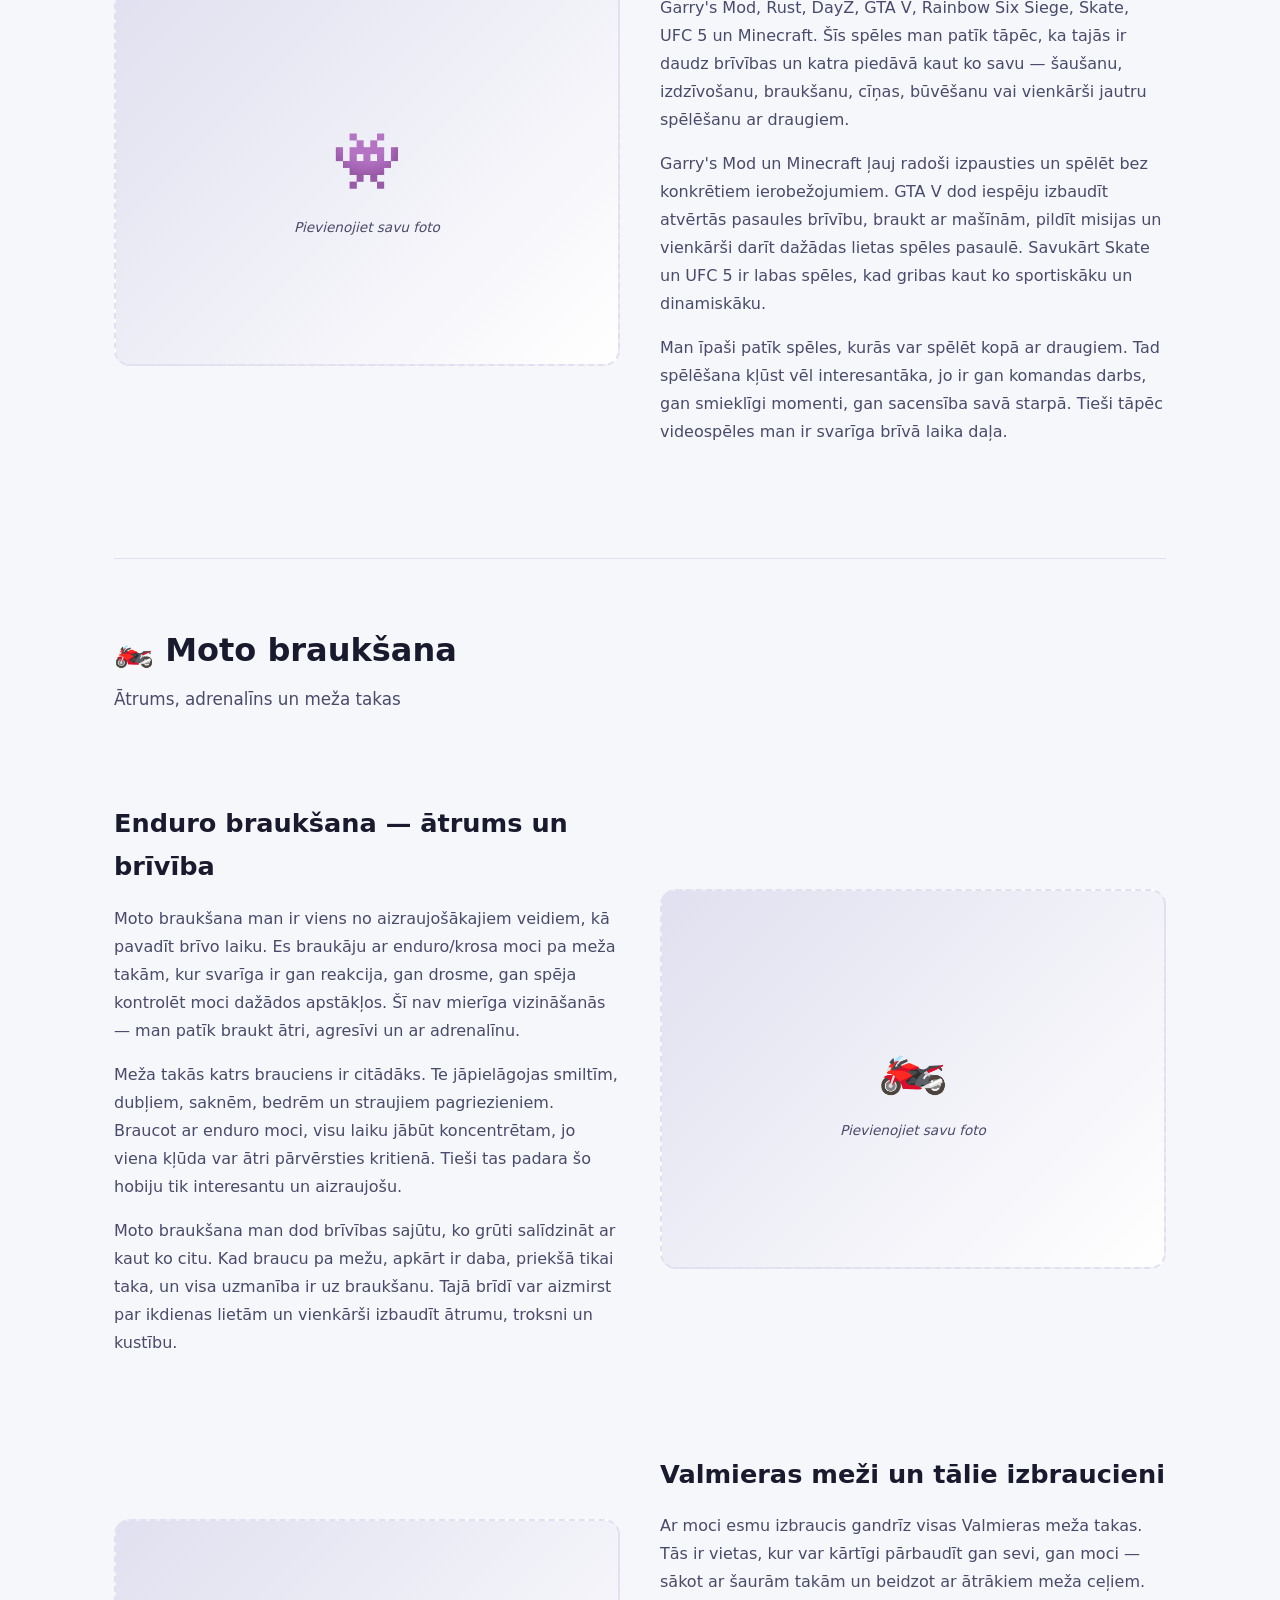
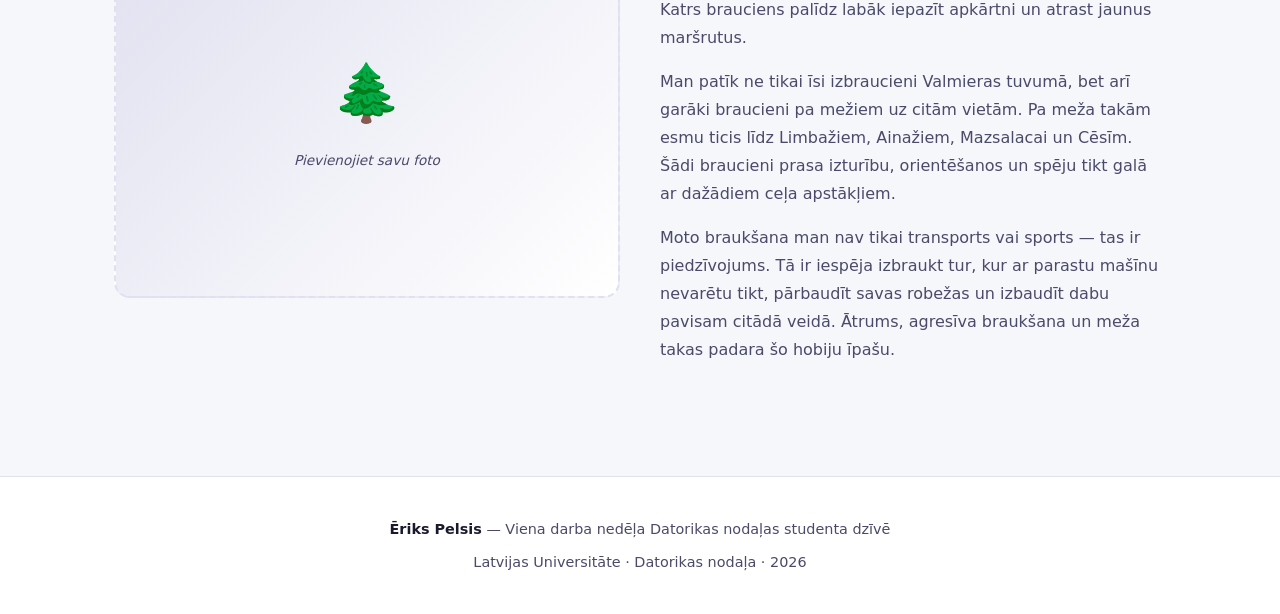
==== commit d7b74f52: "add text" ====
--- a/brivaislaikss.html
+++ b/brivaislaikss.html
@@ -52,14 +52,11 @@
         <div class="content-text">
           <h2>Pie ezera ar makšķeri</h2>
           <p>
-            Makšķerēšana ir pilnīgs pretstats studenta ikdienai — nevis ekrāni, algoritmi un termiņi, bet kluss ezers, zivju skaņas un svaigs gaiss. Nedēļas nogalēs, kad ir brīvāks laiks, makšķerēšana ir lieliska iespēja atslēgties no digitālā pasaules un pavadīt laiku dabā.
-          </p>
+            Makšķerēšana man ir viens no mīļākajiem veidiem, kā pavadīt brīvo laiku dabā. Visbiežāk es ķeru līdakas, asarus un zandartus, jo katrai no šīm zivīm ir savs raksturs un katrs loms sagādā īpašu prieku. Man patīk pats makšķerēšanas process — gaidīšana, klusums, daba apkārt un tas brīdis, kad zivs pieķeras.          </p>
           <p>
-            Latvijā ir daudz labu makšķerēšanas vietu — no Rīgas tuvākajiem ezeriem kā Juglas ezers un Ķīšezers līdz tālākiem braucieniem uz Gaujas upi vai Lubāna ezeru. Katrai vietai ir savs raksturs un savs zivju sugu klāsts — līdakas, asari, karpi.
-          </p>
+            Ar laivu makšķerēt es braukāju pa dažādām vietām visā Latvijā, jo man patīk iepazīt jaunus ezerus un upes. Tomēr mana favorītvieta ir Lādezers pie Limbažiem. Tur man īpaši patīk gan apkārtējā daba, gan sajūta uz ūdens, jo tā ir vieta, kur varu patiešām atpūsties un izbaudīt makšķerēšanu.          </p>
           <p>
-            Svarīgākā makšķerēšanas daļa nav pašas zivis, bet laiks ārā brīvā dabā. Kamēr makšķere gaida, var pārdomāt, izstrādāt jaunas idejas vai vienkārši baudīt mirkli. Daudzi programmētāji apgalvo, ka labākās idejas nāk tieši brīžos, kad nedomā par kodu.
-          </p>
+            Ja gribas tikai mazliet pamakšķerēt un nebraukt tālu no Valmieras, parasti dodos uz Gauju, Zilokalnu vai Mūrmuižu. Šīs vietas ir ērtas un tuvas, tāpēc tur var ātri aizbraukt, lai izvēdinātu galvu un pabūtu mierā. Man makšķerēšana nozīmē ne tikai zivju ķeršanu, bet arī iespēju pavadīt laiku brīvā dabā, klusumā un prom no ikdienas steigas.          </p>
         </div>
         <div class="content-img">
           <!-- Nomainiet ar: <img src="images/makskerešana.jpg" alt="Makšķerēšana" /> -->
@@ -86,93 +83,93 @@
       </div>
     </section>
 
-    <!-- VIDEOSPĒLES -->
+<!-- VIDEOSPĒLES -->
+<section>
+  <h2 class="section-title">🎮 Videospēles</h2>
+  <p class="section-subtitle">Digitālā atpūta pēc darba un skolas</p>
+
+  <div class="content-section">
+    <div class="content-text">
+      <h2>Atpūta spēļu pasaulē</h2>
+      <p>
+        Videospēles man ir viens no labākajiem veidiem, kā atpūsties pēc darba vai skolas. Pēc garas dienas ir patīkami ieslēgt datoru vai konsoli, ieiet spēlē un uz brīdi atslēgties no ikdienas. Spēles palīdz izvēdināt galvu, atpūsties un vienkārši labi pavadīt laiku.
+      </p>
+      <p>
+        Man patīk dažādu žanru spēles, jo katra no tām dod citādu pieredzi. Call of Duty: Warzone un Rainbow Six Siege prasa ātru reakciju, precizitāti un komandas darbu, bet Rust un DayZ vairāk balstās uz izdzīvošanu, plānošanu un spēju pielāgoties situācijai. Šajās spēlēs nekad nevar zināt, kas notiks tālāk, tāpēc tās vienmēr paliek interesantas.
+      </p>
+      <p>
+        Videospēles man nav tikai laika nosišana — tās ir veids, kā atslēgties no stresa un izbaudīt brīvo laiku. Protams, svarīgi ir ievērot līdzsvaru, lai spēlēšana netraucētu darbam, skolai un citām lietām. Ja viss svarīgais ir izdarīts, tad pāris stundas spēlēs ir ļoti laba atpūta.
+      </p>
+    </div>
+    <div class="content-img">
+      <!-- Nomainiet ar: <img src="images/speles.jpg" alt="Videospēles" /> -->
+      <span>🎮</span>
+      <span class="img-label">Pievienojiet savu foto</span>
+    </div>
+  </div>
+
+  <div class="content-section reverse">
+    <div class="content-text">
+      <h2>Manas mīļākās spēles</h2>
+      <p>
+        Starp manām mīļākajām spēlēm ir Call of Duty: Warzone, Garry's Mod, Rust, DayZ, GTA V, Rainbow Six Siege, Skate, UFC 5 un Minecraft. Šīs spēles man patīk tāpēc, ka tajās ir daudz brīvības un katra piedāvā kaut ko savu — šaušanu, izdzīvošanu, braukšanu, cīņas, būvēšanu vai vienkārši jautru spēlēšanu ar draugiem.
+      </p>
+      <p>
+        Garry's Mod un Minecraft ļauj radoši izpausties un spēlēt bez konkrētiem ierobežojumiem. GTA V dod iespēju izbaudīt atvērtās pasaules brīvību, braukt ar mašīnām, pildīt misijas un vienkārši darīt dažādas lietas spēles pasaulē. Savukārt Skate un UFC 5 ir labas spēles, kad gribas kaut ko sportiskāku un dinamiskāku.
+      </p>
+      <p>
+        Man īpaši patīk spēles, kurās var spēlēt kopā ar draugiem. Tad spēlēšana kļūst vēl interesantāka, jo ir gan komandas darbs, gan smieklīgi momenti, gan sacensība savā starpā. Tieši tāpēc videospēles man ir svarīga brīvā laika daļa.
+      </p>
+    </div>
+    <div class="content-img">
+      <!-- Nomainiet ar: <img src="images/gaming.jpg" alt="Spēlēšana ar draugiem" /> -->
+      <span>👾</span>
+      <span class="img-label">Pievienojiet savu foto</span>
+    </div>
+  </div>
+</section>
+
+    <!-- MOČI -->
     <section>
-      <h2 class="section-title">🎮 Videospēles</h2>
-      <p class="section-subtitle">Digitālā atpūta un stratēģiskā domāšana</p>
-
+      <h2 class="section-title">🏍️ Moto braukšana</h2>
+      <p class="section-subtitle">Ātrums, adrenalīns un meža takas</p>
+    
       <div class="content-section">
         <div class="content-text">
-          <h2>Spēļu pasaulē</h2>
+          <h2>Enduro braukšana — ātrums un brīvība</h2>
           <p>
-            Videospēles ir viens no populārākajiem hobijiem IT studentu vidū, un tas nav nejaušība. Spēles prasa stratēģisku domāšanu, ātru lēmumu pieņemšanu un problēmu risināšanu — tieši tās pašas prasmes, ko izmanto programmēšanā. Vakaros pēc lekcijām un darba dažas stundas pie datorspēles ir lielisks veids kā atpūsties.
+            Moto braukšana man ir viens no aizraujošākajiem veidiem, kā pavadīt brīvo laiku. Es braukāju ar enduro/krosa moci pa meža takām, kur svarīga ir gan reakcija, gan drosme, gan spēja kontrolēt moci dažādos apstākļos. Šī nav mierīga vizināšanās — man patīk braukt ātri, agresīvi un ar adrenalīnu.
           </p>
           <p>
-            Populārākās spēles students vidū: stratēģiskās spēles (Civilization, StarCraft), multiplayer arēnas (League of Legends, Valorant) un stāstnieciskās RPG spēles (Witcher, Elden Ring). Katrs žanrs sniedz atšķirīgu pieredzi — vienas prasa komandas darbu, citas — pacietību un izpēti.
+            Meža takās katrs brauciens ir citādāks. Te jāpielāgojas smiltīm, dubļiem, saknēm, bedrēm un straujiem pagriezieniem. Braucot ar enduro moci, visu laiku jābūt koncentrētam, jo viena kļūda var ātri pārvērsties kritienā. Tieši tas padara šo hobiju tik interesantu un aizraujošu.
           </p>
           <p>
-            Svarīgi ievērot līdzsvaru — videospēles ir atpūta, ne pienākums. Iestatot laika limitus un spēlējot tikai pēc darba pabeigtiem uzdevumiem, spēles paliek baudāmas un nekļūst par prokrastinācijas instrumentu.
+            Moto braukšana man dod brīvības sajūtu, ko grūti salīdzināt ar kaut ko citu. Kad braucu pa mežu, apkārt ir daba, priekšā tikai taka, un visa uzmanība ir uz braukšanu. Tajā brīdī var aizmirst par ikdienas lietām un vienkārši izbaudīt ātrumu, troksni un kustību.
           </p>
         </div>
         <div class="content-img">
-          <!-- Nomainiet ar: <img src="images/speles.jpg" alt="Videospēles" /> -->
-          <span>🎮</span>
+          <!-- Nomainiet ar: <img src="images/moto.jpg" alt="Enduro moto braukšana mežā" /> -->
+          <span>🏍️</span>
           <span class="img-label">Pievienojiet savu foto</span>
         </div>
       </div>
-
+    
       <div class="content-section reverse">
         <div class="content-text">
-          <h2>Spēles kā mācību instruments</h2>
+          <h2>Valmieras meži un tālie izbraucieni</h2>
           <p>
-            Interesants fakts: daudzi programmētāji ir sākuši interesēties par kodu tieši caur spēlēm — vai nu vēloties izveidot pašiem savu spēli, vai modificējot esošas. Spēļu izstrāde ir viena no populārākajām IT apakšjomām, un tādi rīki kā Unity un Unreal Engine tiek mācīti arī Datorikas nodaļā.
+            Ar moci esmu izbraucis gandrīz visas Valmieras meža takas. Tās ir vietas, kur var kārtīgi pārbaudīt gan sevi, gan moci — sākot ar šaurām takām un beidzot ar ātrākiem meža ceļiem. Katrs brauciens palīdz labāk iepazīt apkārtni un atrast jaunus maršrutus.
           </p>
           <p>
-            Dažas spēles tieši māca programmēšanu — piemēram, "Human Resource Machine" un "TIS-100" simulē procesoru darbību ar īstiem programmēšanas uzdevumiem. Šādas spēles ir lielisks veids kā nostiprināt algoritmu saprašanu brīvā laika formātā, nevis kā formālu uzdevumu.
+            Man patīk ne tikai īsi izbraucieni Valmieras tuvumā, bet arī garāki braucieni pa mežiem uz citām vietām. Pa meža takām esmu ticis līdz Limbažiem, Ainažiem, Mazsalacai un Cēsīm. Šādi braucieni prasa izturību, orientēšanos un spēju tikt galā ar dažādiem ceļa apstākļiem.
           </p>
           <p>
-            Tiešraides spēļu kopienas (Twitch, Discord) arī sniedz sociālo aspektu — iespēju satikties ar cilvēkiem ar līdzīgām interesēm, kam ir svarīga loma, lai nekļūtu izolētam studiju un darba laikā.
+            Moto braukšana man nav tikai transports vai sports — tas ir piedzīvojums. Tā ir iespēja izbraukt tur, kur ar parastu mašīnu nevarētu tikt, pārbaudīt savas robežas un izbaudīt dabu pavisam citādā veidā. Ātrums, agresīva braukšana un meža takas padara šo hobiju īpašu.
           </p>
         </div>
         <div class="content-img">
-          <!-- Nomainiet ar: <img src="images/gamedev.jpg" alt="Spēļu izstrāde" /> -->
-          <span>👾</span>
-          <span class="img-label">Pievienojiet savu foto</span>
-        </div>
-      </div>
-    </section>
-
-    <!-- MOČI -->
-    <section>
-      <h2 class="section-title">🥋 Moči (cīņas māksla)</h2>
-      <p class="section-subtitle">Fiziskā un garīgā apmācība</p>
-
-      <div class="content-section">
-        <div class="content-text">
-          <h2>Treniņš — ķermenis un prāts</h2>
-          <p>
-            Pēc garām dienām pie datora ķermenim ir nepieciešama kustība. Moči — japāņu cīņas mākslas, kas ietver tehnikas no dažādiem stiliem — sniedz gan fizisku slodzi, gan garīgu disciplīnu. Nedēļas vidū, kad studiju un darba spiediens ir vislielākais, divas stundas treniņā pilnībā notīra galvu.
-          </p>
-          <p>
-            Cīņas mākslas māca koncentrāciju, pacietību un spēju tikt galā ar neveiksmi — prasmes, kas tieši pārceļas uz studijām un darbu. Tāpat kā programmēšanā, arī šeit progress nāk caur atkārtošanu, analīzi un pakāpenisku uzlabošanos. Nav vienas "pareizas" tehnikas — katrs arod savu stilu.
-          </p>
-          <p>
-            Rīgā ir vairāki klubi, kas piedāvā dažādus cīņas mākslu stilus — džudo, brāzīliešu džiu džitsu, muaj tai un citus. Iesācēji ir laipni gaidīti, un lielākajā daļā klubu pirmā nodarbība ir bez maksas izmēģinājumam.
-          </p>
-        </div>
-        <div class="content-img">
-          <!-- Nomainiet ar: <img src="images/moci.jpg" alt="Moči treniņš" /> -->
-          <span>🥋</span>
-          <span class="img-label">Pievienojiet savu foto</span>
-        </div>
-      </div>
-
-      <div class="content-section reverse">
-        <div class="content-text">
-          <h2>Rutīna un disciplīna</h2>
-          <p>
-            Regulāra treniņu rutīna palīdz strukturēt nedēļu. Ja treniņi notiek, piemēram, otrdienā un ceturtdienā vakaros, tas rada stabilus "atpūtas punktus" starp lekcijām un darba dienām. Fiziskā aktivitāte uzlabo miega kvalitāti, kas savukārt tieši ietekmē koncentrāciju lekcijās un produktivitāti darbā.
-          </p>
-          <p>
-            Cīņas mākslas kopiena ir ļoti atbalstoša — treniņu biedri kļūst par draugiem, un kopīgi trenējoties veidojas motivācija turpināt pat tad, kad ir grūti. Sporta klubā ir viegli satikt cilvēkus ārpus universitātes un IT burbuļa, kas paplašina redzesloku.
-          </p>
-          <p>
-            Plašākai informācijai par cīņas mākslu klubiem Latvijā: <a href="https://www.judobaltija.lv" target="_blank" rel="noopener">judobaltija.lv</a> un <a href="https://www.sport.lv" target="_blank" rel="noopener">sport.lv</a>.
-          </p>
-        </div>
-        <div class="content-img">
-          <!-- Nomainiet ar: <img src="images/trening.jpg" alt="Treniņu rutīna" /> -->
-          <span>💪</span>
+          <!-- Nomainiet ar: <img src="images/enduro.jpg" alt="Enduro brauciens pa meža takām" /> -->
+          <span>🌲</span>
           <span class="img-label">Pievienojiet savu foto</span>
         </div>
       </div>
@@ -181,7 +178,7 @@
   </main>
 
   <footer>
-    <p><strong>[Vārds Uzvārds]</strong> — Viena darba nedēļa Datorikas nodaļas studenta dzīvē</p>
+    <p><strong>Ēriks Pelsis</strong> — Viena darba nedēļa Datorikas nodaļas studenta dzīvē</p>
     <p style="margin-top:0.5rem;">Latvijas Universitāte · Datorikas nodaļa · <span id="year"></span></p>
   </footer>
 
--- a/css/style.css
+++ b/css/style.css
@@ -316,39 +316,47 @@
 
 /* ===== SCHEDULE ===== */
 .schedule-grid {
+  display: flex;
+  flex-direction: column;
+  gap: 1rem;
+  margin-top: 2rem;
+}
+
+.day-card {
+  background: var(--bg-card);
+  border: 1px solid var(--border);
+  border-radius: 16px;
+  overflow: hidden;
+  box-shadow: 0 2px 12px var(--shadow);
   display: grid;
-  grid-template-columns: repeat(auto-fit, minmax(260px, 1fr));
-  gap: 1.5rem;
-  margin-top: 2rem;
-}
-
-.day-card {
-  background: var(--bg-card);
-  border: 1px solid var(--border);
-  border-radius: 16px;
-  overflow: hidden;
-  box-shadow: 0 2px 12px var(--shadow);
+  grid-template-columns: 160px 1fr;
 }
 
 .day-header {
   background: var(--accent);
   color: #fff;
-  padding: 0.9rem 1.25rem;
-  font-weight: 700;
-  font-size: 1.05rem;
-  display: flex;
-  align-items: center;
-  gap: 0.5rem;
-}
-
-.lecture-list { padding: 0.75rem 1.25rem 1.25rem; display: flex; flex-direction: column; gap: 0.75rem; }
+  padding: 1.25rem 1.25rem;
+  font-weight: 700;
+  font-size: 1rem;
+  display: flex;
+  align-items: center;
+  justify-content: center;
+  text-align: center;
+  gap: 0.4rem;
+  flex-direction: column;
+  min-height: 80px;
+}
+
+.lecture-list { padding: 0.85rem 1.25rem; display: flex; flex-direction: row; flex-wrap: wrap; gap: 0.75rem; align-items: flex-start; }
 
 .lecture {
   background: var(--bg);
   border: 1px solid var(--border);
   border-radius: 10px;
-  padding: 0.8rem 1rem;
+  padding: 0.75rem 1rem;
   position: relative;
+  min-width: 170px;
+  flex: 0 0 auto;
 }
 
 .lecture-time {
@@ -538,7 +546,8 @@
   .nav-links { gap: 0.75rem; }
   .nav-links a { font-size: 0.85rem; padding: 0.25rem 0.4rem; }
   .hero-content h1 { font-size: 1.8rem; }
-  .schedule-grid { grid-template-columns: 1fr; }
+  .day-card { grid-template-columns: 1fr; }
+  .day-header { flex-direction: row; justify-content: flex-start; min-height: auto; padding: 0.9rem 1.25rem; }
   .card-grid { grid-template-columns: 1fr; }
   section { padding: 2.5rem 0; }
   .page-header { padding: 2.5rem 1.5rem 2rem; }
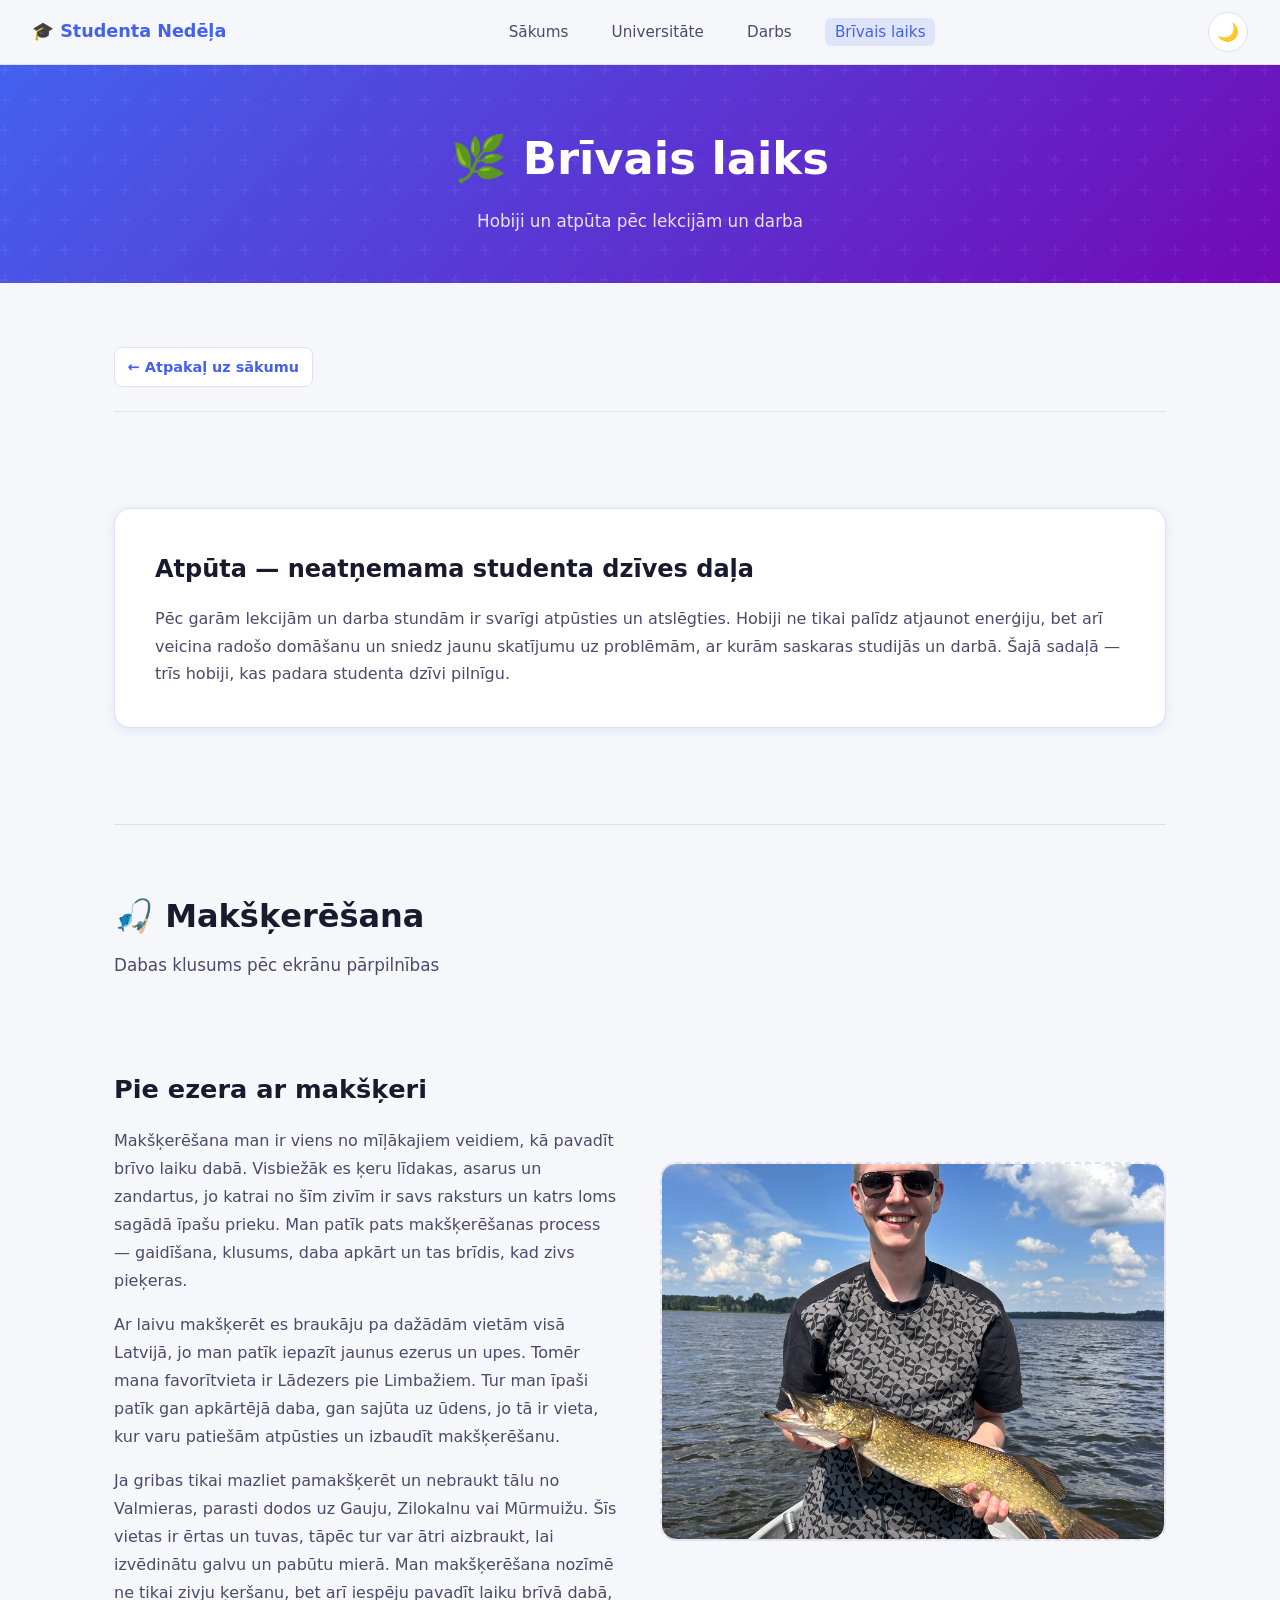
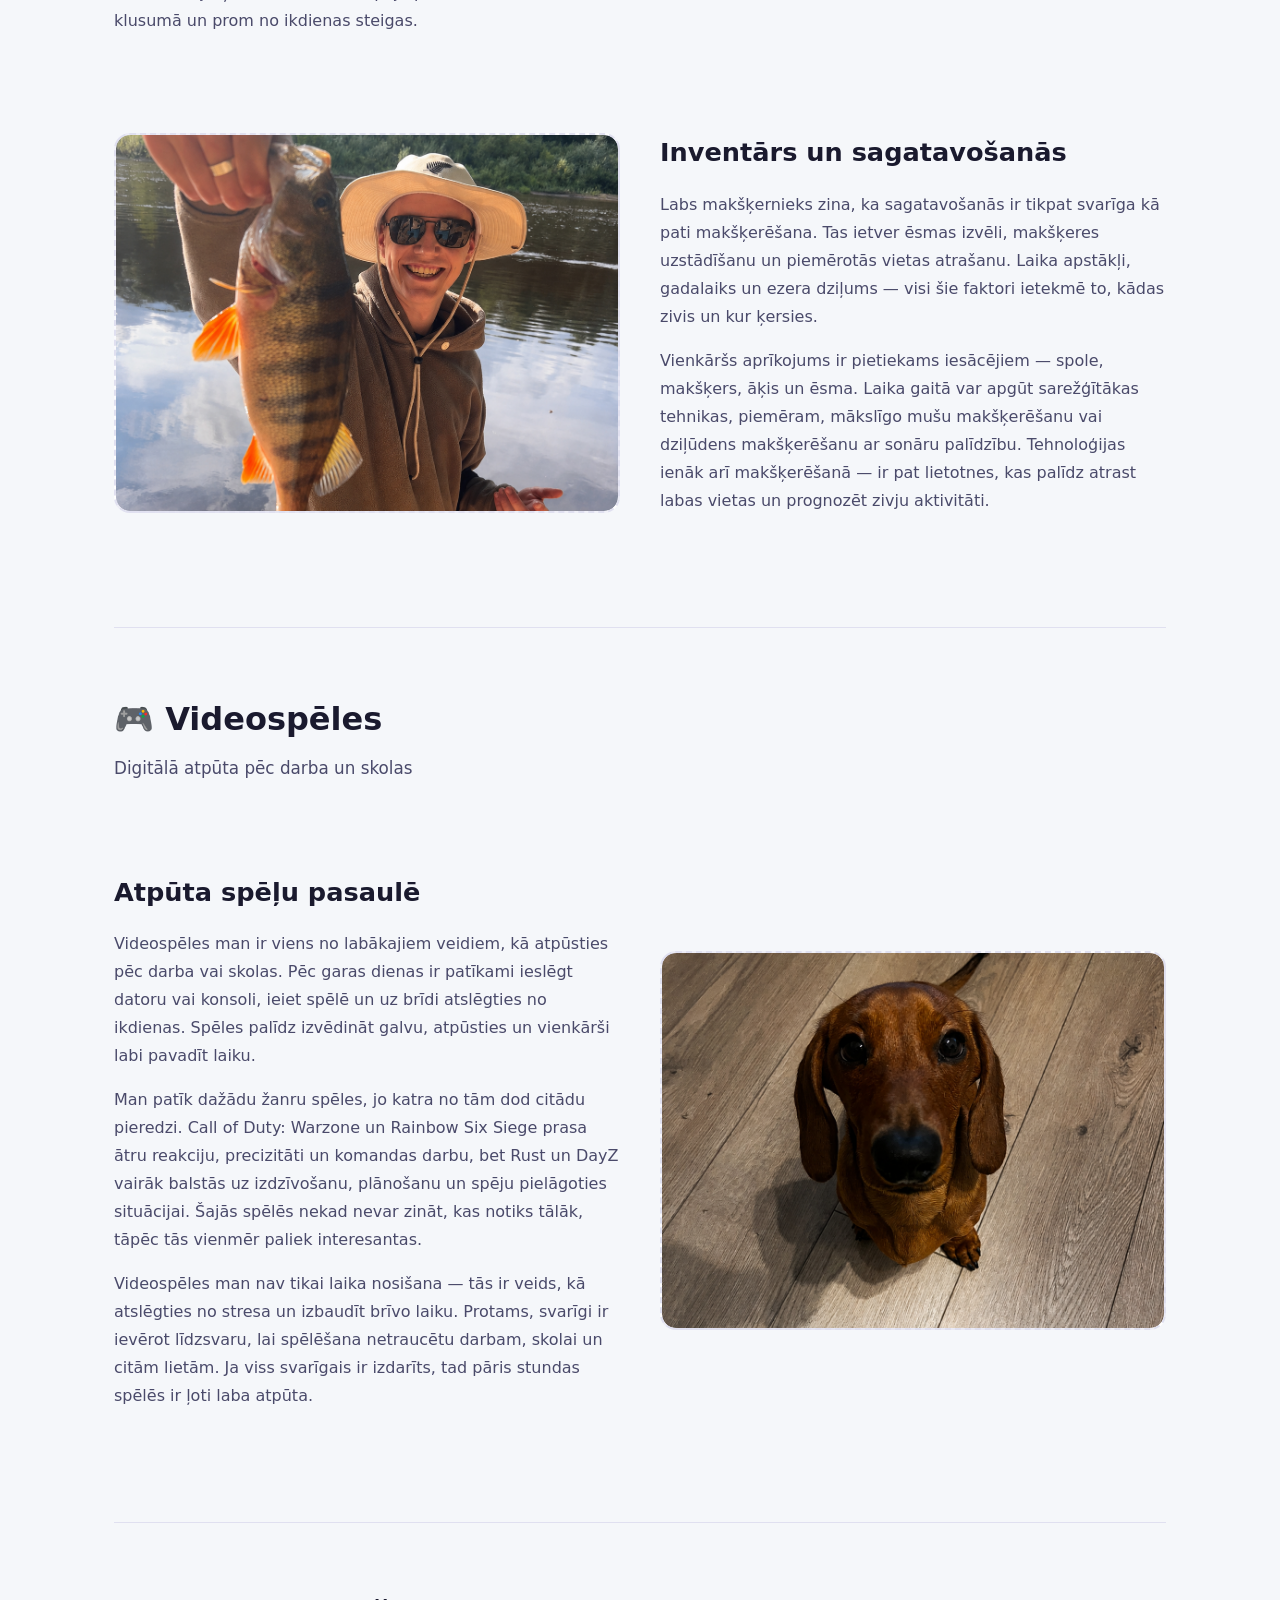
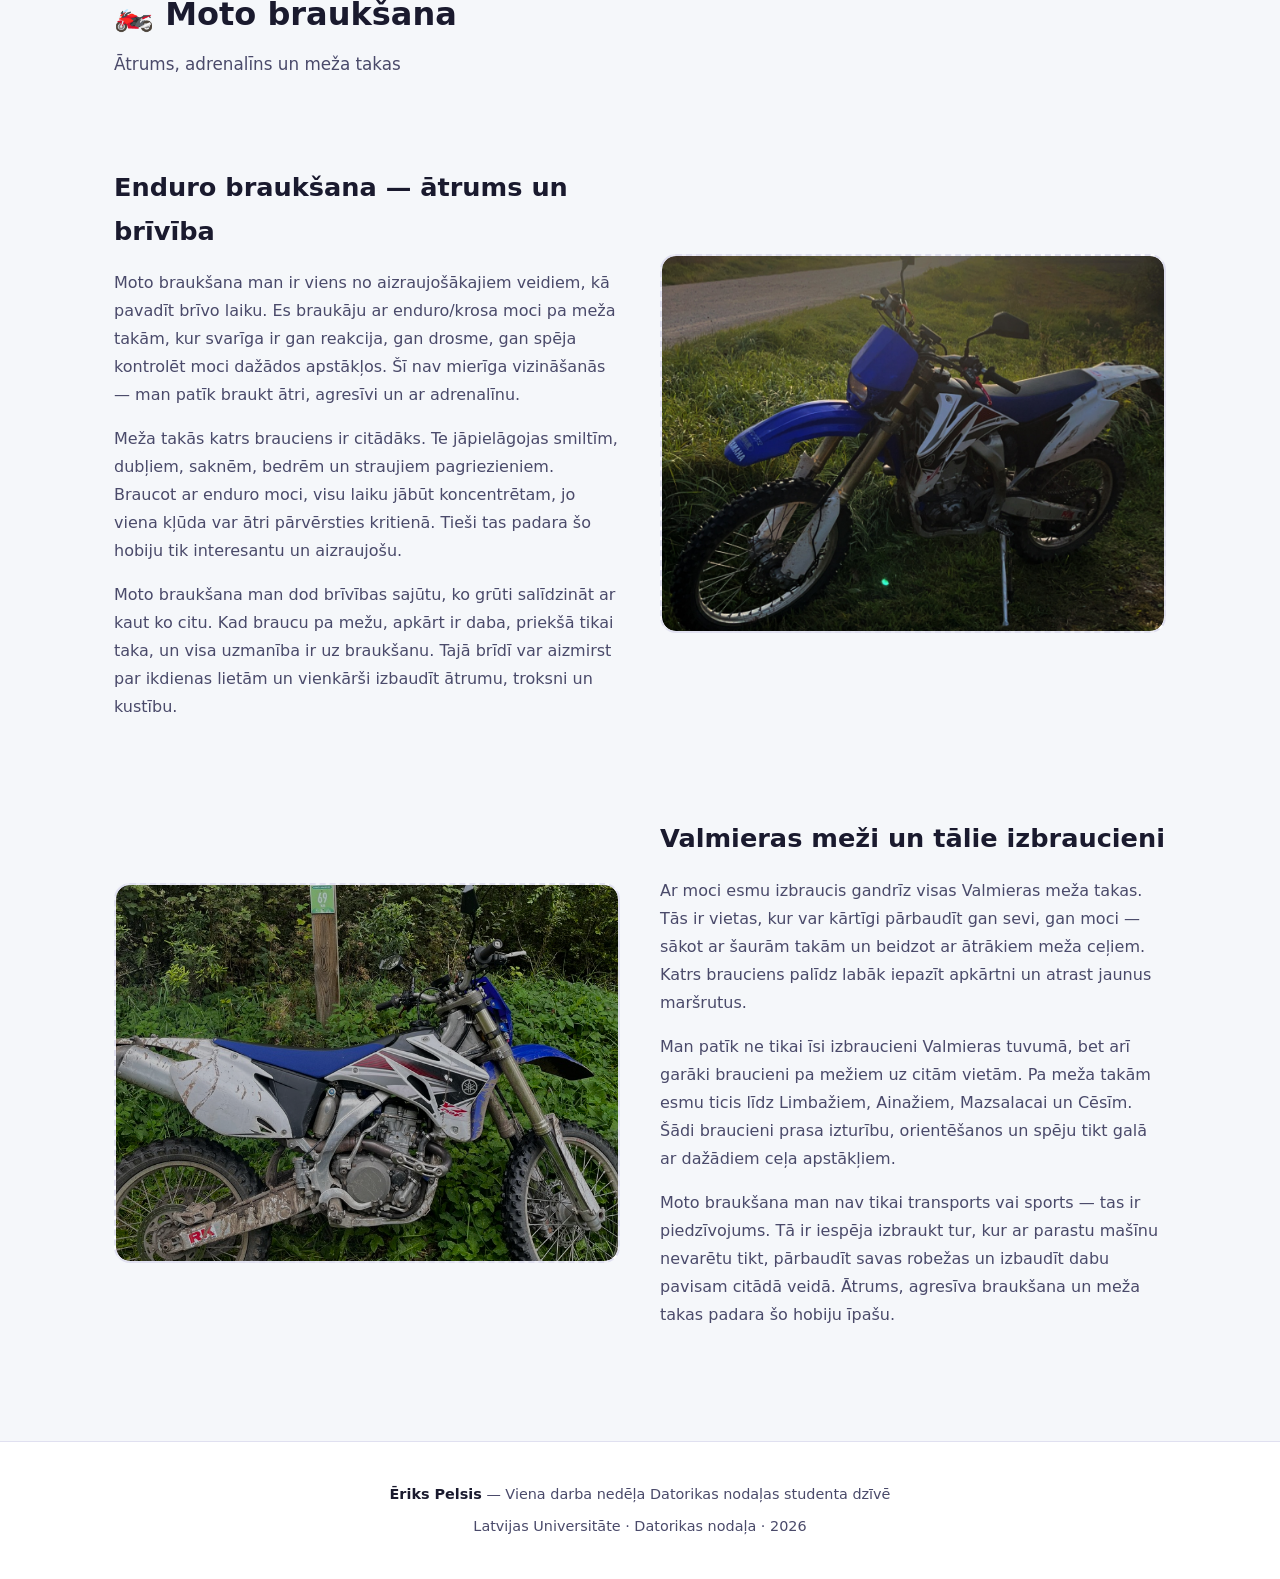
==== commit fe588c38: "added pictures" ====
--- a/brivaislaikss.html
+++ b/brivaislaikss.html
@@ -11,7 +11,8 @@
   <!-- NAVBAR -->
   <nav class="navbar">
     <a class="nav-logo" href="index.html">🎓 Studenta Nedēļa</a>
-    <ul class="nav-links">
+    <button class="hamburger" id="hamburger" aria-label="Atvērt izvēlni" aria-expanded="false"><span></span><span></span><span></span></button>
+    <ul class="nav-links" id="nav-links">
       <li><a href="index.html">Sākums</a></li>
       <li><a href="universitate.html">Universitāte</a></li>
       <li><a href="darbs.html">Darbs</a></li>
@@ -59,9 +60,7 @@
             Ja gribas tikai mazliet pamakšķerēt un nebraukt tālu no Valmieras, parasti dodos uz Gauju, Zilokalnu vai Mūrmuižu. Šīs vietas ir ērtas un tuvas, tāpēc tur var ātri aizbraukt, lai izvēdinātu galvu un pabūtu mierā. Man makšķerēšana nozīmē ne tikai zivju ķeršanu, bet arī iespēju pavadīt laiku brīvā dabā, klusumā un prom no ikdienas steigas.          </p>
         </div>
         <div class="content-img">
-          <!-- Nomainiet ar: <img src="images/makskerešana.jpg" alt="Makšķerēšana" /> -->
-          <span>🎣</span>
-          <span class="img-label">Pievienojiet savu foto</span>
+          <img src="images/fish-big.jpeg" alt="Liela zivs" class="pos-fish-big" />
         </div>
       </div>
 
@@ -76,9 +75,7 @@
           </p>
         </div>
         <div class="content-img">
-          <!-- Nomainiet ar: <img src="images/inventars.jpg" alt="Makšķerēšanas inventārs" /> -->
-          <span>🪝</span>
-          <span class="img-label">Pievienojiet savu foto</span>
+          <img src="images/perch.png" alt="Asaris" class="pos-perch" />
         </div>
       </div>
     </section>
@@ -102,31 +99,10 @@
       </p>
     </div>
     <div class="content-img">
-      <!-- Nomainiet ar: <img src="images/speles.jpg" alt="Videospēles" /> -->
-      <span>🎮</span>
-      <span class="img-label">Pievienojiet savu foto</span>
+      <img src="images/gamer.png" alt="Videospēles" class="pos-gamer" />
     </div>
   </div>
 
-  <div class="content-section reverse">
-    <div class="content-text">
-      <h2>Manas mīļākās spēles</h2>
-      <p>
-        Starp manām mīļākajām spēlēm ir Call of Duty: Warzone, Garry's Mod, Rust, DayZ, GTA V, Rainbow Six Siege, Skate, UFC 5 un Minecraft. Šīs spēles man patīk tāpēc, ka tajās ir daudz brīvības un katra piedāvā kaut ko savu — šaušanu, izdzīvošanu, braukšanu, cīņas, būvēšanu vai vienkārši jautru spēlēšanu ar draugiem.
-      </p>
-      <p>
-        Garry's Mod un Minecraft ļauj radoši izpausties un spēlēt bez konkrētiem ierobežojumiem. GTA V dod iespēju izbaudīt atvērtās pasaules brīvību, braukt ar mašīnām, pildīt misijas un vienkārši darīt dažādas lietas spēles pasaulē. Savukārt Skate un UFC 5 ir labas spēles, kad gribas kaut ko sportiskāku un dinamiskāku.
-      </p>
-      <p>
-        Man īpaši patīk spēles, kurās var spēlēt kopā ar draugiem. Tad spēlēšana kļūst vēl interesantāka, jo ir gan komandas darbs, gan smieklīgi momenti, gan sacensība savā starpā. Tieši tāpēc videospēles man ir svarīga brīvā laika daļa.
-      </p>
-    </div>
-    <div class="content-img">
-      <!-- Nomainiet ar: <img src="images/gaming.jpg" alt="Spēlēšana ar draugiem" /> -->
-      <span>👾</span>
-      <span class="img-label">Pievienojiet savu foto</span>
-    </div>
-  </div>
 </section>
 
     <!-- MOČI -->
@@ -148,9 +124,7 @@
           </p>
         </div>
         <div class="content-img">
-          <!-- Nomainiet ar: <img src="images/moto.jpg" alt="Enduro moto braukšana mežā" /> -->
-          <span>🏍️</span>
-          <span class="img-label">Pievienojiet savu foto</span>
+          <img src="images/mocis-edit.jpeg" alt="Enduro moto braukšana mežā" class="pos-20" />
         </div>
       </div>
     
@@ -168,9 +142,7 @@
           </p>
         </div>
         <div class="content-img">
-          <!-- Nomainiet ar: <img src="images/enduro.jpg" alt="Enduro brauciens pa meža takām" /> -->
-          <span>🌲</span>
-          <span class="img-label">Pievienojiet savu foto</span>
+          <img src="images/mocis-69.jpeg" alt="Enduro brauciens pa meža takām" class="pos-30 darker" />
         </div>
       </div>
     </section>
--- a/css/style.css
+++ b/css/style.css
@@ -115,10 +115,35 @@
 }
 .theme-toggle:hover { border-color: var(--accent); }
 
+/* ===== HAMBURGER ===== */
+.hamburger {
+  display: none;
+  flex-direction: column;
+  justify-content: center;
+  gap: 5px;
+  background: none;
+  border: none;
+  cursor: pointer;
+  padding: 6px;
+  border-radius: 8px;
+  flex-shrink: 0;
+}
+.hamburger span {
+  display: block;
+  width: 24px;
+  height: 2px;
+  background: var(--text);
+  border-radius: 2px;
+  transition: transform 0.25s, opacity 0.25s;
+}
+.hamburger.open span:nth-child(1) { transform: translateY(7px) rotate(45deg); }
+.hamburger.open span:nth-child(2) { opacity: 0; }
+.hamburger.open span:nth-child(3) { transform: translateY(-7px) rotate(-45deg); }
+
 /* ===== HERO ===== */
 .hero {
   position: relative;
-  min-height: 480px;
+  min-height: 650px;
   display: flex;
   align-items: center;
   justify-content: center;
@@ -132,8 +157,9 @@
   width: 100%;
   height: 100%;
   object-fit: cover;
+  object-position: center 45%;
   border-radius: 0;
-  opacity: 0.35;
+  opacity: 0.55;
 }
 
 .hero-overlay {
@@ -388,6 +414,24 @@
   letter-spacing: 0.04em;
 }
 
+.tag-hybrid {
+  display: inline-block;
+  margin-top: 0.4rem;
+  background: #d0f0e8;
+  color: #0a6b4a;
+  font-size: 0.72rem;
+  font-weight: 700;
+  padding: 0.18rem 0.55rem;
+  border-radius: 20px;
+  text-transform: uppercase;
+  letter-spacing: 0.04em;
+}
+
+[data-theme="dark"] .tag-hybrid {
+  background: #0d3d2a;
+  color: #4ecca3;
+}
+
 /* ===== CONTENT SECTIONS (subpages) ===== */
 .content-section {
   display: grid;
@@ -413,6 +457,70 @@
   line-height: 1.75;
 }
 .content-text p:last-child { margin-bottom: 0; }
+
+/* ===== CODE BLOCK ===== */
+.code-block {
+  width: 100%;
+  aspect-ratio: 4/3;
+  background: #1e1e2e;
+  border-radius: 16px;
+  overflow: hidden;
+  display: flex;
+  flex-direction: column;
+  box-shadow: 0 4px 24px rgba(0,0,0,0.3);
+}
+
+.code-header {
+  display: flex;
+  align-items: center;
+  gap: 6px;
+  padding: 0.7rem 1rem;
+  background: #2a2a3e;
+  border-bottom: 1px solid #383850;
+  flex-shrink: 0;
+}
+
+.code-dot {
+  width: 12px;
+  height: 12px;
+  border-radius: 50%;
+}
+.code-dot.red    { background: #ff5f57; }
+.code-dot.yellow { background: #febc2e; }
+.code-dot.green  { background: #28c840; }
+
+.code-lang {
+  margin-left: auto;
+  font-size: 0.72rem;
+  color: #888aaa;
+  font-family: monospace;
+  letter-spacing: 0.05em;
+}
+
+.code-body {
+  flex: 1;
+  overflow: auto;
+  padding: 1.1rem 1.25rem;
+  margin: 0;
+  font-family: 'Fira Code', 'Cascadia Code', 'Consolas', monospace;
+  font-size: 0.82rem;
+  line-height: 1.75;
+  color: #cdd6f4;
+  scrollbar-width: thin;
+  scrollbar-color: #383850 transparent;
+}
+
+.code-body code { display: block; }
+
+.c-kw   { color: #cba6f7; }
+.c-fn   { color: #89b4fa; }
+.c-type { color: #94e2d5; }
+.c-param{ color: #fab387; }
+.c-str  { color: #a6e3a1; }
+.c-tmpl { color: #f9e2af; }
+.c-num  { color: #fab387; }
+.c-bool { color: #f38ba8; }
+.c-comment { color: #6c7086; font-style: italic; }
 
 .content-img {
   width: 100%;
@@ -440,6 +548,32 @@
   height: 100%;
   object-fit: cover;
   border-radius: 14px;
+}
+
+.content-img img.pos-20 {
+  object-position: center 70%;
+}
+
+.content-img img.pos-30 {
+  object-position: center 80%;
+  filter: brightness(0.75);
+}
+
+
+.content-img img.pos-gamer {
+  object-position: center 30%;
+}
+
+.content-img img.pos-fish-big {
+  object-position: center 70%;
+}
+
+.content-img img.pos-perch {
+  object-position: center 25%;
+}
+
+.content-img img.toby-work {
+  object-position: center 60%;
 }
 
 /* ===== CARD GRID (free time) ===== */
@@ -534,6 +668,124 @@
 }
 .highlight-box p { color: var(--text); margin: 0; }
 
+/* ===== WEEK TABS ===== */
+.week-tabs {
+  background: var(--bg-card);
+  border: 1px solid var(--border);
+  border-radius: 20px;
+  overflow: hidden;
+  box-shadow: 0 4px 24px var(--shadow);
+  margin-top: 2rem;
+}
+
+.tab-bar {
+  display: flex;
+  border-bottom: 1px solid var(--border);
+  overflow-x: auto;
+  scrollbar-width: none;
+}
+.tab-bar::-webkit-scrollbar { display: none; }
+
+.tab-btn {
+  flex: 1;
+  min-width: 100px;
+  background: none;
+  border: none;
+  padding: 1rem 0.75rem 0.85rem;
+  cursor: pointer;
+  display: flex;
+  flex-direction: column;
+  align-items: center;
+  gap: 0.4rem;
+  border-bottom: 3px solid transparent;
+  transition: background 0.2s, border-color 0.2s;
+  position: relative;
+  color: var(--text-secondary);
+}
+.tab-btn:hover { background: var(--bg); color: var(--accent); }
+.tab-btn.active {
+  border-bottom-color: var(--accent);
+  color: var(--accent);
+  background: var(--bg);
+}
+
+.tab-day {
+  font-size: 0.88rem;
+  font-weight: 600;
+  white-space: nowrap;
+}
+
+.tab-badge {
+  background: var(--border);
+  color: var(--text-secondary);
+  font-size: 0.7rem;
+  font-weight: 700;
+  width: 20px;
+  height: 20px;
+  border-radius: 50%;
+  display: flex;
+  align-items: center;
+  justify-content: center;
+  transition: background 0.2s, color 0.2s;
+}
+.tab-btn.active .tab-badge {
+  background: var(--accent);
+  color: #fff;
+}
+
+.tab-panels { padding: 1.75rem 2rem; min-height: 180px; }
+
+.tab-panel {
+  display: none;
+  animation: fadeSlideIn 0.25s ease;
+}
+.tab-panel.active { display: block; }
+
+@keyframes fadeSlideIn {
+  from { opacity: 0; transform: translateY(8px); }
+  to   { opacity: 1; transform: translateY(0); }
+}
+
+.tab-lecture-list {
+  display: flex;
+  flex-direction: column;
+  gap: 0.85rem;
+}
+
+.tab-lecture {
+  display: flex;
+  align-items: flex-start;
+  gap: 1rem;
+  background: var(--bg);
+  border: 1px solid var(--border);
+  border-radius: 12px;
+  padding: 1rem 1.25rem;
+  transition: border-color 0.2s, box-shadow 0.2s;
+}
+.tab-lecture:hover {
+  border-color: var(--accent);
+  box-shadow: 0 2px 12px var(--shadow);
+}
+
+.tab-lecture-num {
+  width: 28px;
+  height: 28px;
+  border-radius: 50%;
+  background: var(--accent);
+  color: #fff;
+  font-size: 0.78rem;
+  font-weight: 700;
+  display: flex;
+  align-items: center;
+  justify-content: center;
+  flex-shrink: 0;
+  margin-top: 2px;
+}
+
+.tab-lecture-info { display: flex; flex-direction: column; gap: 0.2rem; }
+.tab-lecture-info .lecture-time { font-size: 0.85rem; }
+.tab-lecture-info .lecture-name { font-size: 1rem; font-weight: 600; color: var(--text); font-style: normal; }
+
 /* ===== RESPONSIVE ===== */
 @media (max-width: 900px) {
   .banner-grid { grid-template-columns: 1fr; max-width: 420px; margin: 3rem auto; }
@@ -542,9 +794,27 @@
 }
 
 @media (max-width: 640px) {
-  .navbar { padding: 0.6rem 1rem; }
-  .nav-links { gap: 0.75rem; }
-  .nav-links a { font-size: 0.85rem; padding: 0.25rem 0.4rem; }
+  .navbar { padding: 0.6rem 1rem; flex-wrap: wrap; }
+  .hamburger { display: flex; }
+
+  .nav-links {
+    display: none;
+    flex-direction: column;
+    width: 100%;
+    order: 3;
+    gap: 0.25rem;
+    padding: 0.5rem 0 0.75rem;
+    border-top: 1px solid var(--border);
+    margin-top: 0.5rem;
+  }
+  .nav-links.open { display: flex; }
+  .nav-links a {
+    font-size: 1rem;
+    padding: 0.6rem 0.75rem;
+    border-radius: 8px;
+    display: block;
+  }
+
   .hero-content h1 { font-size: 1.8rem; }
   .day-card { grid-template-columns: 1fr; }
   .day-header { flex-direction: row; justify-content: flex-start; min-height: auto; padding: 0.9rem 1.25rem; }
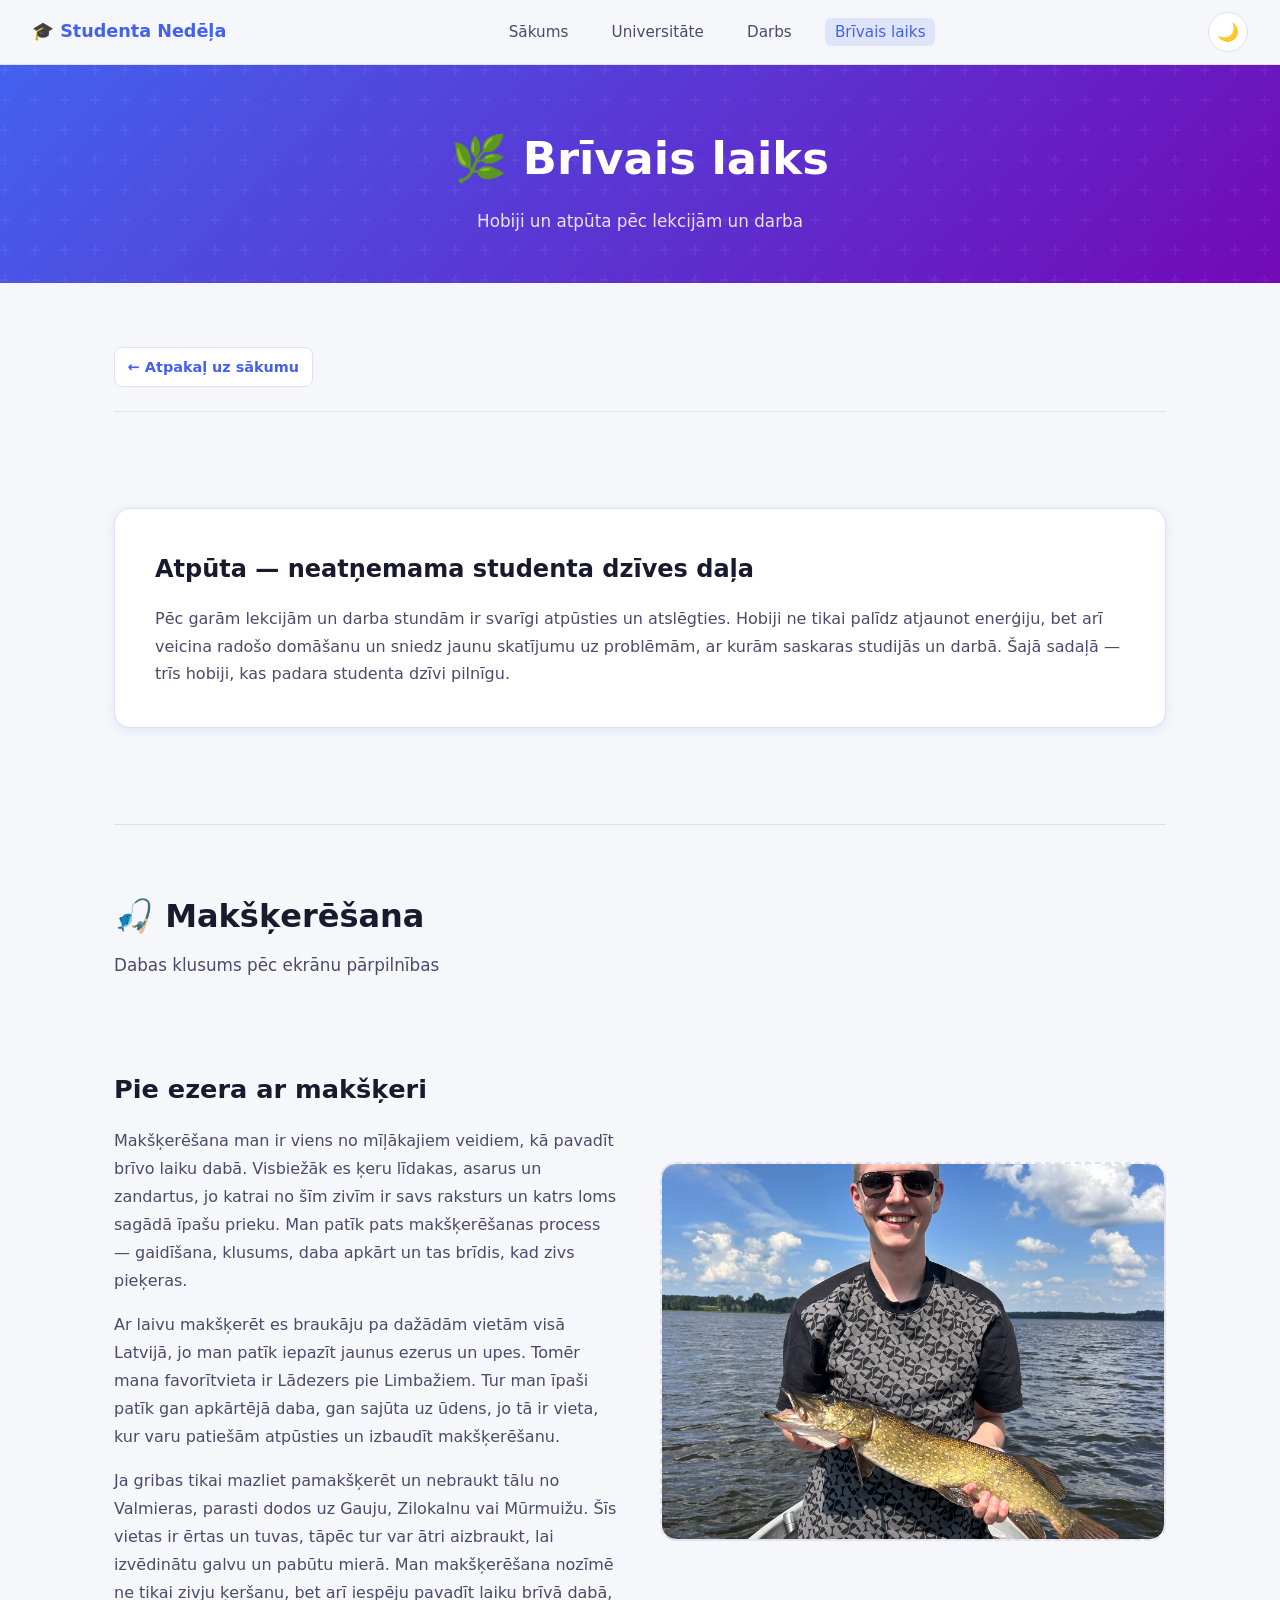
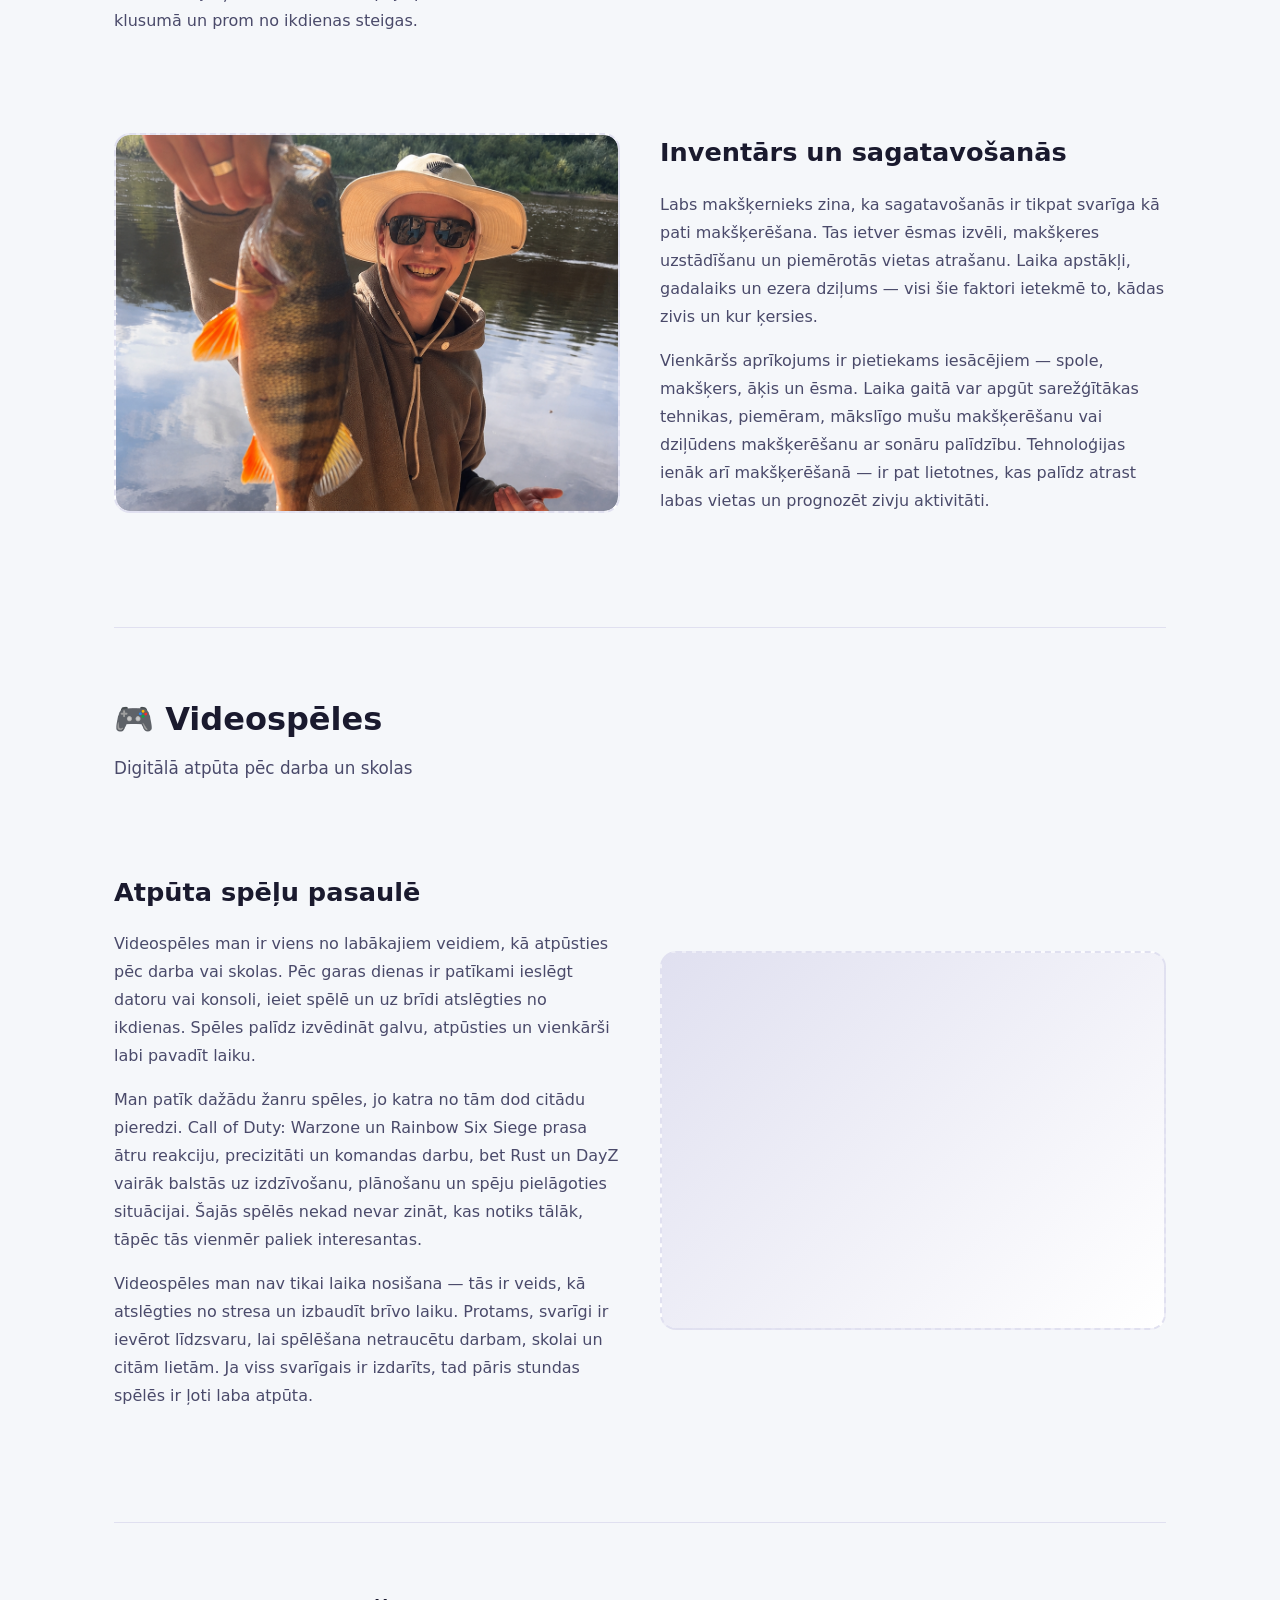
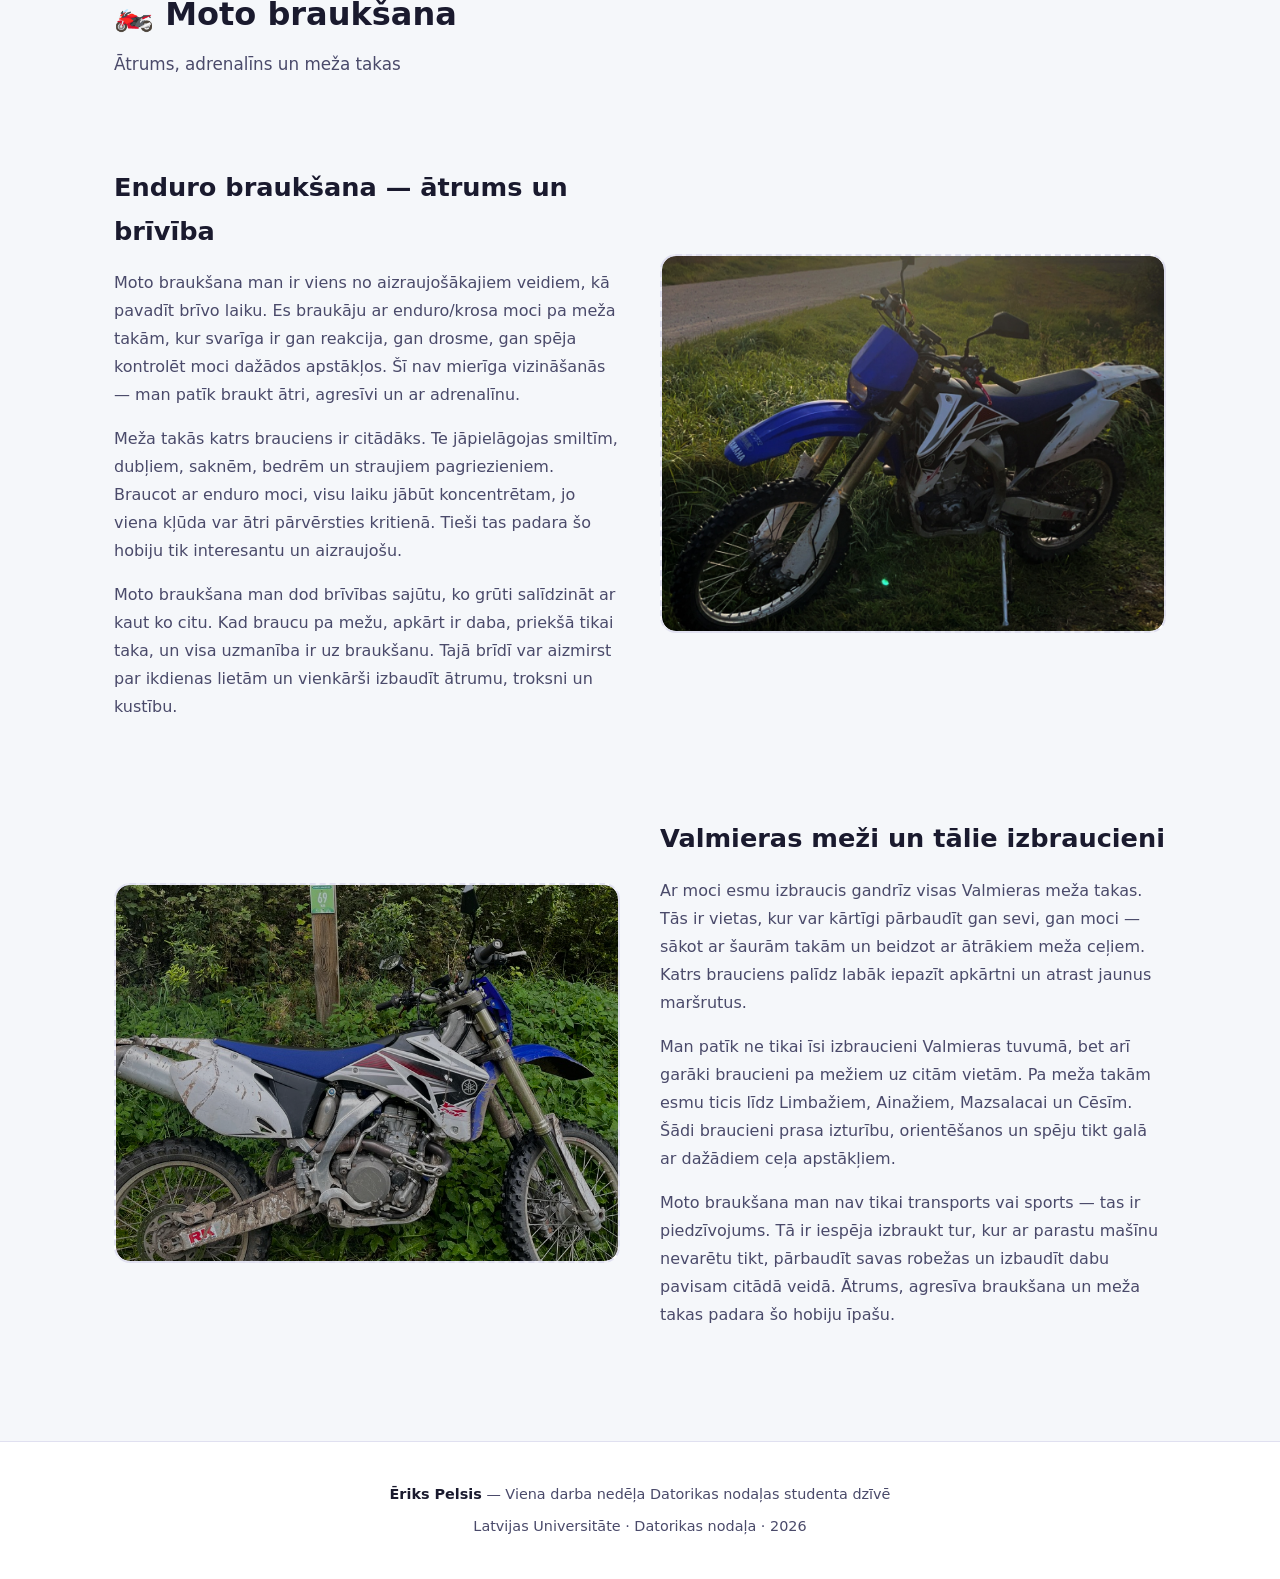
==== commit 08019cb0: "final changes" ====
--- a/brivaislaikss.html
+++ b/brivaislaikss.html
@@ -99,7 +99,7 @@
       </p>
     </div>
     <div class="content-img">
-      <img src="images/gamer.png" alt="Videospēles" class="pos-gamer" />
+      <video class="gif-video" id="dayz-video" src="images/dayz.mp4" autoplay muted loop playsinline></video>
     </div>
   </div>
 
--- a/css/style.css
+++ b/css/style.css
@@ -550,6 +550,14 @@
   border-radius: 14px;
 }
 
+.content-img .gif-video {
+  width: 100%;
+  height: 100%;
+  object-fit: cover;
+  border-radius: 14px;
+  display: block;
+}
+
 .content-img img.pos-20 {
   object-position: center 70%;
 }
@@ -566,6 +574,10 @@
 
 .content-img img.pos-fish-big {
   object-position: center 70%;
+}
+
+.content-img img.morning {
+  object-position: center 40%;
 }
 
 .content-img img.pos-perch {
